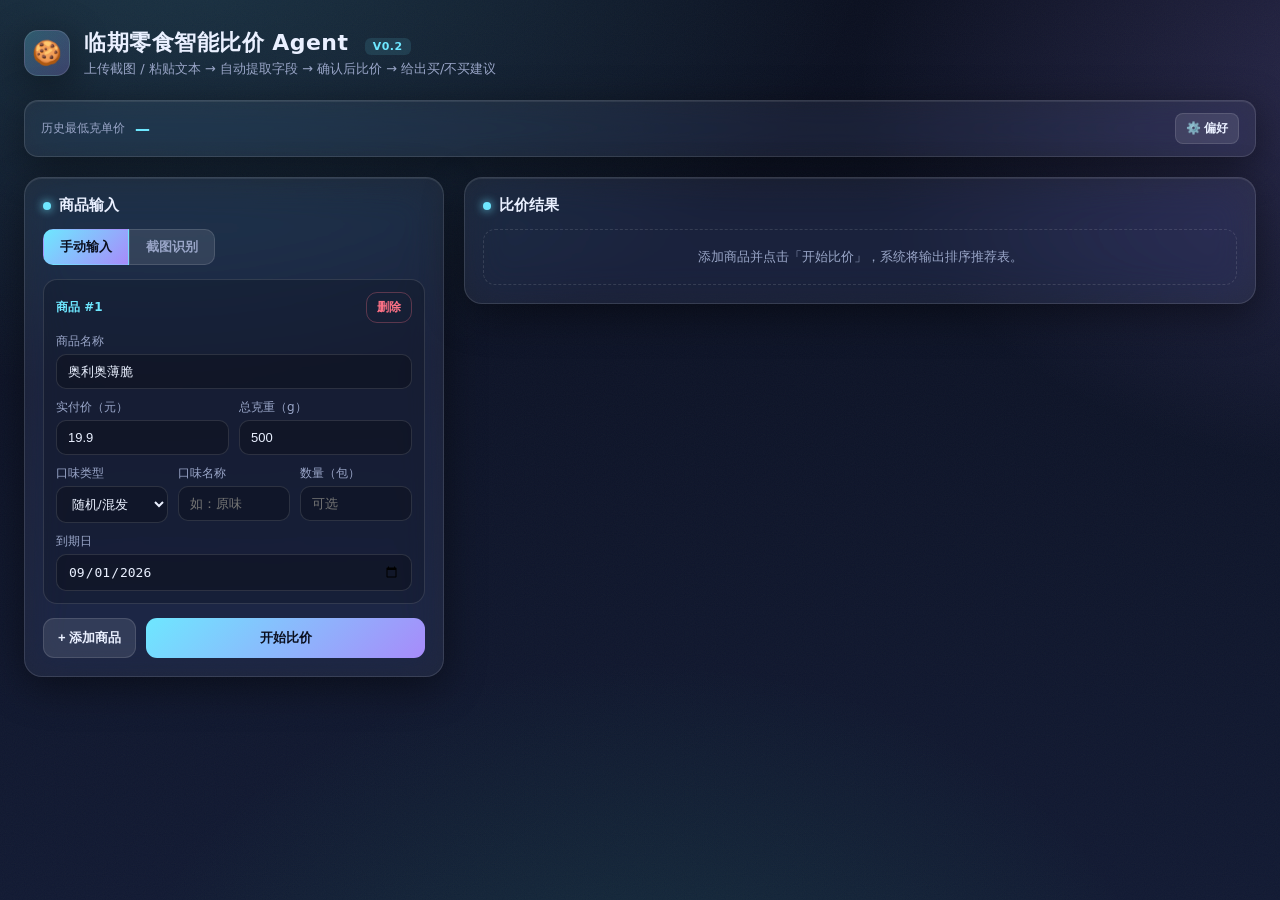
==== frontend/index.html @ cbb9a07b "feat: SnackValue Agent V0.2 - 临期零食智能比价 + 截图OCR字段提取" ====
<!DOCTYPE html>
<html lang="zh-CN">
<head>
<meta charset="UTF-8" />
<meta name="viewport" content="width=device-width, initial-scale=1.0" />
<title>临期零食智能比价 Agent</title>
<style>
  :root{
    --bg-0:#0b1020;--bg-1:#121a33;
    --glass:rgba(255,255,255,.06);--glass-strong:rgba(255,255,255,.10);
    --border:rgba(255,255,255,.12);
    --text:#eaf0ff;--text-dim:#9aa6c8;
    --accent:#6ee7ff;--accent-2:#a78bfa;
    --good:#34d399;--warn:#fbbf24;--bad:#fb7185;
    --shadow:0 10px 40px rgba(0,0,0,.45);
  }
  *{box-sizing:border-box}
  html,body{margin:0;padding:0;height:100%}
  body{
    font-family:"PingFang SC","Microsoft YaHei",system-ui,-apple-system,Segoe UI,Roboto,sans-serif;
    color:var(--text);
    background:
      radial-gradient(1200px 800px at 12% -10%,rgba(110,231,255,.18),transparent 60%),
      radial-gradient(1000px 700px at 110% 10%,rgba(167,139,250,.20),transparent 55%),
      radial-gradient(900px 700px at 50% 120%,rgba(52,211,153,.12),transparent 60%),
      linear-gradient(180deg,var(--bg-0),var(--bg-1));
    min-height:100vh;overflow-x:hidden;
  }
  body::before{
    content:"";position:fixed;inset:0;pointer-events:none;z-index:0;opacity:.035;
    background-image:url("data:image/svg+xml;utf8,<svg xmlns='http://www.w3.org/2000/svg' width='160' height='160'><filter id='n'><feTurbulence type='fractalNoise' baseFrequency='0.9' numOctaves='2' stitchTiles='stitch'/></filter><rect width='100%' height='100%' filter='url(%23n)'/></svg>");
  }
  .wrap{position:relative;z-index:1;max-width:1400px;margin:0 auto;padding:28px 24px 60px}

  header{display:flex;align-items:center;gap:14px;margin-bottom:22px}
  .logo{
    width:46px;height:46px;border-radius:14px;display:grid;place-items:center;font-size:24px;
    background:linear-gradient(135deg,rgba(110,231,255,.25),rgba(167,139,250,.25));
    border:1px solid var(--border);box-shadow:var(--shadow);
  }
  h1{font-size:22px;margin:0;font-weight:700;letter-spacing:.5px}
  .sub{color:var(--text-dim);font-size:13px;margin-top:2px}
  .version{font-size:11px;color:var(--accent);background:rgba(110,231,255,.12);padding:2px 8px;border-radius:6px;margin-left:8px}

  .baseline-bar{
    display:flex;align-items:center;gap:10px;flex-wrap:wrap;
    padding:12px 16px;border-radius:14px;margin-bottom:20px;
    background:var(--glass);border:1px solid var(--border);
    backdrop-filter:blur(18px) saturate(140%);-webkit-backdrop-filter:blur(18px) saturate(140%);
    box-shadow:inset 0 1px 0 rgba(255,255,255,.08),var(--shadow);
  }
  .baseline-bar .tag{font-size:12px;color:var(--text-dim)}
  .baseline-bar .val{font-weight:700;color:var(--accent);font-size:15px}
  .baseline-bar .src{color:var(--text-dim);font-size:13px}

  .grid{display:grid;grid-template-columns:420px 1fr;gap:20px;align-items:start}
  @media(max-width:960px){.grid{grid-template-columns:1fr}}

  .card{
    background:var(--glass);border:1px solid var(--border);border-radius:18px;padding:18px;
    backdrop-filter:blur(20px) saturate(150%);-webkit-backdrop-filter:blur(20px) saturate(150%);
    box-shadow:inset 0 1px 0 rgba(255,255,255,.08),var(--shadow);
  }
  .card h2{font-size:15px;margin:0 0 14px;display:flex;align-items:center;gap:8px}
  .card h2 .dot{width:8px;height:8px;border-radius:50%;background:var(--accent);box-shadow:0 0 10px var(--accent)}

  label{display:block;font-size:12px;color:var(--text-dim);margin:10px 0 4px}
  input,select,textarea{
    width:100%;padding:9px 11px;border-radius:10px;border:1px solid var(--border);
    background:rgba(0,0,0,.25);color:var(--text);font-size:13px;outline:none;transition:.15s;
  }
  input:focus,select:focus,textarea:focus{border-color:var(--accent);box-shadow:0 0 0 3px rgba(110,231,255,.15)}
  .row{display:grid;grid-template-columns:1fr 1fr;gap:10px}
  .row-3{display:grid;grid-template-columns:1fr 1fr 1fr;gap:10px}

  .btn{
    cursor:pointer;border:none;border-radius:11px;padding:10px 14px;font-size:13px;font-weight:600;
    transition:.15s;display:inline-flex;align-items:center;justify-content:center;gap:6px;
  }
  .btn-primary{background:linear-gradient(135deg,var(--accent),var(--accent-2));color:#0b1020}
  .btn-primary:hover{filter:brightness(1.08);transform:translateY(-1px)}
  .btn-ghost{background:var(--glass-strong);color:var(--text);border:1px solid var(--border)}
  .btn-ghost:hover{background:rgba(255,255,255,.14)}
  .btn-del{background:transparent;color:var(--bad);border:1px solid rgba(251,113,133,.3);padding:6px 10px;font-size:12px}
  .btn-del:hover{background:rgba(251,113,133,.12)}
  .btn-row{display:flex;gap:10px;margin-top:14px}
  .btn-sm{padding:6px 10px;font-size:12px;border-radius:8px}

  .item-list{display:flex;flex-direction:column;gap:10px;margin-top:6px;max-height:none}
  .item-box{
    border:1px solid var(--border);border-radius:14px;padding:12px;
    background:rgba(0,0,0,.18);position:relative;
  }
  .item-box .head{display:flex;align-items:center;justify-content:space-between;margin-bottom:6px}
  .item-box .head .idx{font-size:12px;color:var(--accent);font-weight:700}
  .empty-hint{color:var(--text-dim);font-size:13px;padding:18px;text-align:center;border:1px dashed var(--border);border-radius:12px}

  /* 截图上传区 */
  .upload-zone{
    border:2px dashed var(--border);border-radius:14px;padding:28px 16px;text-align:center;
    cursor:pointer;transition:.2s;position:relative;overflow:hidden;
    background:rgba(0,0,0,.12);
  }
  .upload-zone:hover,.upload-zone.dragover{border-color:var(--accent);background:rgba(110,231,255,.06)}
  .upload-zone .icon{font-size:32px;margin-bottom:8px}
  .upload-zone .hint{color:var(--text-dim);font-size:13px}
  .upload-zone .hint b{color:var(--accent)}
  .upload-zone input[type=file]{display:none}
  .upload-zone .preview{
    max-width:100%;max-height:180px;border-radius:10px;margin-top:10px;
    border:1px solid var(--border);object-fit:contain;
  }

  /* OCR 文本输入 */
  .ocr-text-toggle{font-size:12px;color:var(--accent);cursor:pointer;margin-top:10px;display:inline-block}
  .ocr-text-toggle:hover{text-decoration:underline}
  .ocr-text-area{margin-top:8px;display:none}
  .ocr-text-area.show{display:block}

  /* 字段确认卡片 */
  .confirm-card{
    border:1px solid var(--border);border-radius:14px;padding:14px;
    background:rgba(110,231,255,.06);margin-top:12px;
  }
  .confirm-card .title{font-size:13px;font-weight:700;margin-bottom:10px;color:var(--accent)}
  .field-row{
    display:grid;grid-template-columns:90px 1fr 80px;gap:8px;align-items:center;
    padding:6px 0;border-bottom:1px solid rgba(255,255,255,.05);
  }
  .field-row:last-child{border-bottom:none}
  .field-row .flabel{font-size:12px;color:var(--text-dim)}
  .field-row input,.field-row select{
    padding:7px 9px;font-size:13px;
  }
  .conf-badge{
    display:inline-block;padding:2px 8px;border-radius:999px;font-size:10px;font-weight:700;text-align:center;
  }
  .conf-badge.high{background:rgba(52,211,153,.18);color:var(--good)}
  .conf-badge.medium{background:rgba(251,191,36,.18);color:var(--warn)}
  .conf-badge.low{background:rgba(251,113,133,.18);color:var(--bad)}
  .confirm-actions{display:flex;gap:10px;margin-top:12px}

  /* 结果区 */
  .result-head{display:flex;align-items:center;justify-content:space-between;margin-bottom:14px}
  table{width:100%;border-collapse:collapse;font-size:13px}
  th,td{padding:10px 8px;text-align:right;white-space:nowrap}
  th:first-child,td:first-child{text-align:center}
  th{text-align:right;color:var(--text-dim);font-weight:600;border-bottom:1px solid var(--border)}
  th.name,td.name{text-align:left;white-space:normal}
  tbody tr{border-bottom:1px solid rgba(255,255,255,.05);transition:.15s}
  tbody tr:hover{background:rgba(255,255,255,.04)}
  .rank{display:inline-grid;place-items:center;width:22px;height:22px;border-radius:7px;font-size:12px;font-weight:700;background:var(--glass-strong)}
  .rank.r1{background:linear-gradient(135deg,#fde68a,#f59e0b);color:#3b2a00}
  .rank.r2{background:linear-gradient(135deg,#e5e7eb,#9ca3af);color:#1f2937}
  .rank.r3{background:linear-gradient(135deg,#fbcfe8,#f472b6);color:#3b0a2a}

  .pill{display:inline-block;padding:2px 8px;border-radius:999px;font-size:11px;font-weight:600}
  .pill.good{background:rgba(52,211,153,.15);color:var(--good)}
  .pill.warn{background:rgba(251,191,36,.15);color:var(--warn)}
  .pill.bad{background:rgba(251,113,133,.15);color:var(--bad)}
  .pill.info{background:rgba(110,231,255,.15);color:var(--accent)}

  .rec-card{
    margin-top:16px;border-radius:16px;padding:16px 18px;border:1px solid var(--border);
    background:linear-gradient(135deg,rgba(110,231,255,.10),rgba(167,139,250,.10));
    box-shadow:inset 0 1px 0 rgba(255,255,255,.08),var(--shadow);
  }
  .rec-card .title{font-size:15px;font-weight:700;margin-bottom:8px}
  .rec-card .reason{color:var(--text-dim);font-size:13px;line-height:1.7}
  .rec-card ul{margin:8px 0 0;padding-left:18px;color:var(--text);font-size:13px;line-height:1.8}

  .toast{
    position:fixed;bottom:24px;left:50%;transform:translateX(-50%) translateY(20px);
    background:rgba(20,26,48,.92);border:1px solid var(--border);color:var(--text);
    padding:10px 18px;border-radius:12px;font-size:13px;opacity:0;transition:.25s;pointer-events:none;z-index:50;
    backdrop-filter:blur(12px);
  }
  .toast.show{opacity:1;transform:translateX(-50%) translateY(0)}
  .loading{opacity:.6;pointer-events:none}
  .skeleton{color:var(--text-dim);font-size:13px;padding:30px;text-align:center}

  /* Tab 切换 */
  .tabs{display:flex;gap:0;margin-bottom:14px}
  .tab-btn{
    padding:8px 16px;font-size:13px;font-weight:600;cursor:pointer;
    background:var(--glass-strong);color:var(--text-dim);border:1px solid var(--border);
    transition:.15s;
  }
  .tab-btn:first-child{border-radius:10px 0 0 10px}
  .tab-btn:last-child{border-radius:0 10px 10px 0}
  .tab-btn.active{background:linear-gradient(135deg,var(--accent),var(--accent-2));color:#0b1020;border-color:transparent}
  .tab-panel{display:none}
  .tab-panel.active{display:block}
</style>
</head>
<body>
<div class="wrap">
  <header>
    <div class="logo">🍪</div>
    <div>
      <h1>临期零食智能比价 Agent <span class="version">V0.2</span></h1>
      <div class="sub">上传截图 / 粘贴文本 → 自动提取字段 → 确认后比价 → 给出买/不买建议</div>
    </div>
  </header>

  <div class="baseline-bar">
    <span class="tag">历史最低克单价</span>
    <span class="val" id="baselineVal">—</span>
    <span class="src" id="baselineSrc"></span>
    <span style="flex:1"></span>
    <button class="btn btn-ghost btn-sm" onclick="openPref()">⚙️ 偏好</button>
  </div>

  <div class="grid">
    <!-- 左侧输入 -->
    <div class="card">
      <h2><span class="dot"></span>商品输入</h2>

      <!-- Tab 切换 -->
      <div class="tabs">
        <div class="tab-btn active" onclick="switchTab('manual')">手动输入</div>
        <div class="tab-btn" onclick="switchTab('ocr')">截图识别</div>
      </div>

      <!-- 手动输入面板 -->
      <div id="tabManual" class="tab-panel active">
        <div id="itemList" class="item-list"></div>
        <div class="btn-row">
          <button class="btn btn-ghost" onclick="addItem()">+ 添加商品</button>
          <button class="btn btn-primary" onclick="compare()" style="flex:1">开始比价</button>
        </div>
      </div>

      <!-- 截图识别面板 -->
      <div id="tabOcr" class="tab-panel">
        <div class="upload-zone" id="uploadZone" onclick="document.getElementById('fileInput').click()">
          <div class="icon">📸</div>
          <div class="hint">点击或拖拽上传<b>商品截图</b></div>
          <div class="hint" style="font-size:11px;margin-top:4px">支持 JPG / PNG / WebP</div>
          <input type="file" id="fileInput" accept="image/*" onchange="handleFile(this.files[0])" />
          <img id="previewImg" class="preview" style="display:none" />
        </div>

        <span class="ocr-text-toggle" onclick="toggleOcrText()">或者直接粘贴 OCR 文本</span>
        <div class="ocr-text-area" id="ocrTextArea">
          <textarea id="ocrInput" rows="4" placeholder="粘贴商品页面的文字内容，如：到手价19.9元 净含量500g 随机口味 保质期至2026-09-01"></textarea>
          <button class="btn btn-ghost btn-sm" style="margin-top:6px" onclick="extractFromText()">提取字段</button>
        </div>

        <!-- 字段确认区 -->
        <div id="confirmArea" style="display:none"></div>
      </div>
    </div>

    <!-- 右侧结果 -->
    <div class="card">
      <div class="result-head">
        <h2 style="margin:0"><span class="dot"></span>比价结果</h2>
        <span class="sub" id="resultCount"></span>
      </div>
      <div id="resultArea">
        <div class="empty-hint">添加商品并点击「开始比价」，系统将输出排序推荐表。</div>
      </div>
    </div>
  </div>
</div>

<!-- 偏好设置弹窗 -->
<div class="card" id="prefModal" style="display:none;position:fixed;top:50%;left:50%;transform:translate(-50%,-50%);z-index:60;width:420px;max-width:92vw">
  <h2><span class="dot"></span>用户偏好</h2>
  <label>喜欢的口味（逗号分隔）</label>
  <input id="prefLiked" placeholder="如：原味,黑巧,抹茶" />
  <label>不喜欢的口味（逗号分隔）</label>
  <input id="prefDisliked" placeholder="如：辣味,芥末" />
  <label>日均消耗量（克/天）</label>
  <input id="prefIntake" type="number" step="1" value="20" />
  <div class="btn-row">
    <button class="btn btn-ghost" onclick="closePref()">取消</button>
    <button class="btn btn-primary" style="flex:1" onclick="savePref()">保存</button>
  </div>
</div>

<div class="toast" id="toast"></div>

<script>
let counter = 0;
let extractedData = null; // 当前提取结果

// ============================================================ //
// Tab 切换
// ============================================================ //
function switchTab(tab){
  document.querySelectorAll('.tab-btn').forEach((b,i)=>{
    b.classList.toggle('active', (tab==='manual'&&i===0)||(tab==='ocr'&&i===1));
  });
  document.getElementById('tabManual').classList.toggle('active', tab==='manual');
  document.getElementById('tabOcr').classList.toggle('active', tab==='ocr');
}

// ============================================================ //
// 手动输入
// ============================================================ //
function addItem(data){
  counter++;
  const id = counter;
  data = data || {};
  const box = document.createElement('div');
  box.className = 'item-box';
  box.dataset.id = id;
  box.innerHTML = `
    <div class="head">
      <span class="idx">商品 #${id}</span>
      <button class="btn btn-del" onclick="removeItem(${id})">删除</button>
    </div>
    <label>商品名称</label>
    <input class="f-name" value="${data.name||''}" placeholder="如：奥利奥薄脆" />
    <div class="row">
      <div><label>实付价（元）</label><input class="f-price" type="number" step="0.01" value="${data.total_price??''}" placeholder="19.9" /></div>
      <div><label>总克重（g）</label><input class="f-weight" type="number" step="1" value="${data.total_weight_g??''}" placeholder="500" /></div>
    </div>
    <div class="row-3">
      <div><label>口味类型</label>
        <select class="f-flavorType">
          <option value="fixed">固定口味</option>
          <option value="random">随机/混发</option>
          <option value="unknown">未知</option>
        </select>
      </div>
      <div><label>口味名称</label><input class="f-flavorName" value="${data.flavor_name||''}" placeholder="如：原味" /></div>
      <div><label>数量（包）</label><input class="f-qty" type="number" value="${data.quantity??''}" placeholder="可选" /></div>
    </div>
    <label>到期日</label>
    <input class="f-expiry" type="date" value="${data.expiry_date||''}" />
  `;
  document.getElementById('itemList').appendChild(box);
  if(data.flavor_type) box.querySelector('.f-flavorType').value = data.flavor_type;
}

function removeItem(id){
  const box = document.querySelector(`.item-box[data-id="${id}"]`);
  if(box) box.remove();
}

function collectItems(){
  const boxes = document.querySelectorAll('#tabManual .item-box');
  const out = [];
  boxes.forEach(b=>{
    const name = b.querySelector('.f-name').value.trim();
    const price = parseFloat(b.querySelector('.f-price').value);
    const weight = parseFloat(b.querySelector('.f-weight').value);
    if(!name || !price || !weight) return;
    out.push({
      name, total_price: price, total_weight_g: weight,
      flavor_type: b.querySelector('.f-flavorType').value,
      flavor_name: b.querySelector('.f-flavorName').value.trim() || null,
      quantity: parseInt(b.querySelector('.f-qty').value) || null,
      expiry_date: b.querySelector('.f-expiry').value || null,
    });
  });
  return out;
}

// ============================================================ //
// 截图上传 & OCR
// ============================================================ //
const uploadZone = document.getElementById('uploadZone');
uploadZone.addEventListener('dragover', e=>{e.preventDefault();uploadZone.classList.add('dragover')});
uploadZone.addEventListener('dragleave', ()=>uploadZone.classList.remove('dragover'));
uploadZone.addEventListener('drop', e=>{
  e.preventDefault(); uploadZone.classList.remove('dragover');
  if(e.dataTransfer.files.length) handleFile(e.dataTransfer.files[0]);
});

function handleFile(file){
  if(!file) return;
  if(!file.type.startsWith('image/')){toast('请上传图片文件');return}
  // 预览
  const reader = new FileReader();
  reader.onload = e=>{
    const img = document.getElementById('previewImg');
    img.src = e.target.result; img.style.display = 'block';
  };
  reader.readAsDataURL(file);
  // 上传提取
  extractFromImage(file);
}

async function extractFromImage(file){
  const area = document.getElementById('confirmArea');
  area.style.display = 'block';
  area.innerHTML = '<div class="skeleton">正在识别截图中的商品信息…</div>';
  const fd = new FormData();
  fd.append('file', file);
  try{
    const res = await fetch('/api/extract',{method:'POST',body:fd});
    if(!res.ok){const e=await res.json().catch(()=>({}));throw new Error(e.detail||'识别失败')}
    const data = await res.json();
    extractedData = data;
    renderConfirmCard(data);
  }catch(err){
    area.innerHTML = `<div class="empty-hint" style="color:var(--bad)">识别失败：${err.message}<br><span style="font-size:12px">可尝试粘贴 OCR 文本手动提取</span></div>`;
  }
}

function toggleOcrText(){
  const el = document.getElementById('ocrTextArea');
  el.classList.toggle('show');
}

async function extractFromText(){
  const text = document.getElementById('ocrInput').value.trim();
  if(!text){toast('请先粘贴文本');return}
  const area = document.getElementById('confirmArea');
  area.style.display = 'block';
  area.innerHTML = '<div class="skeleton">正在从文本中提取字段…</div>';
  try{
    const res = await fetch('/api/extract_text',{
      method:'POST',headers:{'Content-Type':'application/json'},
      body:JSON.stringify({text})
    });
    if(!res.ok){const e=await res.json().catch(()=>({}));throw new Error(e.detail||'提取失败')}
    const data = await res.json();
    extractedData = data;
    renderConfirmCard(data);
  }catch(err){
    area.innerHTML = `<div class="empty-hint" style="color:var(--bad)">提取失败：${err.message}</div>`;
  }
}

// ============================================================ //
// 字段确认卡片
// ============================================================ //
const FIELD_LABELS = {
  total_price:'到手价', total_weight_g:'总克重', flavor_type:'口味类型',
  flavor_name:'口味名称', expiry_date:'到期日', quantity:'数量', package_type:'包装类型'
};
const FLAVOR_OPTIONS = [{v:'fixed',l:'固定口味'},{v:'random',l:'随机/混发'},{v:'unknown',l:'未知'}];
const PKG_OPTIONS = [{v:'unknown',l:'未知'},{v:'bag',l:'袋装'},{v:'box',l:'盒装'},{v:'bowl',l:'碗装'}];

function confBadge(c){
  const m={high:'high',medium:'medium',low:'low'};
  const t={high:'✅ 高',medium:'⚠️ 中',low:'❓ 需确认'};
  return `<span class="conf-badge ${m[c]||'low'}">${t[c]||'❓ 需确认'}</span>`;
}

function renderConfirmCard(data){
  const area = document.getElementById('confirmArea');
  area.style.display = 'block';
  let html = '<div class="confirm-card"><div class="title">📋 识别结果 — 请确认后加入比价</div>';

  // 商品名称（手动填）
  html += `<div class="field-row"><span class="flabel">商品名称</span><input id="cf-name" placeholder="如：奥利奥薄脆" /><span class="conf-badge low">手动</span></div>`;

  // 各字段
  for(const [key,label] of Object.entries(FIELD_LABELS)){
    const f = data[key] || {};
    const val = f.value || '';
    const conf = f.confidence || 'low';
    if(key==='flavor_type'){
      let opts = FLAVOR_OPTIONS.map(o=>`<option value="${o.v}" ${o.v===val?'selected':''}>${o.l}</option>`).join('');
      html += `<div class="field-row"><span class="flabel">${label}</span><select id="cf-${key}">${opts}</select>${confBadge(conf)}</div>`;
    } else if(key==='package_type'){
      let opts = PKG_OPTIONS.map(o=>`<option value="${o.v}" ${o.v===val?'selected':''}>${o.l}</option>`).join('');
      html += `<div class="field-row"><span class="flabel">${label}</span><select id="cf-${key}">${opts}</select>${confBadge(conf)}</div>`;
    } else {
      html += `<div class="field-row"><span class="flabel">${label}</span><input id="cf-${key}" value="${val}" placeholder="—" />${confBadge(conf)}</div>`;
    }
  }

  // 原始文本折叠
  if(data.raw_text){
    html += `<details style="margin-top:10px"><summary style="font-size:12px;color:var(--text-dim);cursor:pointer">查看 OCR 原始文本</summary><pre style="font-size:11px;color:var(--text-dim);white-space:pre-wrap;margin:6px 0 0;padding:8px;background:rgba(0,0,0,.2);border-radius:8px;max-height:120px;overflow:auto">${escHtml(data.raw_text)}</pre></details>`;
  }

  html += `<div class="confirm-actions">
    <button class="btn btn-ghost btn-sm" onclick="cancelConfirm()">取消</button>
    <button class="btn btn-primary" style="flex:1" onclick="confirmAndAdd()">✓ 确认并加入比价</button>
  </div>`;
  html += '</div>';
  area.innerHTML = html;
}

function cancelConfirm(){
  document.getElementById('confirmArea').style.display = 'none';
  extractedData = null;
}

function confirmAndAdd(){
  const name = document.getElementById('cf-name').value.trim() || '未命名商品';
  const price = parseFloat(document.getElementById('cf-total_price').value);
  const weight = parseFloat(document.getElementById('cf-total_weight_g').value);
  if(!price || !weight){toast('请至少填写价格和克重');return}

  // 切换到手动输入 tab 并添加商品
  switchTab('manual');
  addItem({
    name,
    total_price: price,
    total_weight_g: weight,
    flavor_type: document.getElementById('cf-flavor_type').value,
    flavor_name: document.getElementById('cf-flavor_name').value.trim() || null,
    expiry_date: document.getElementById('cf-expiry_date').value || null,
    quantity: parseInt(document.getElementById('cf-quantity').value) || null,
  });

  // 清理确认区
  document.getElementById('confirmArea').style.display = 'none';
  extractedData = null;
  document.getElementById('previewImg').style.display = 'none';
  document.getElementById('fileInput').value = '';
  toast('已加入比价列表');
}

function escHtml(s){return s.replace(/&/g,'&amp;').replace(/</g,'&lt;').replace(/>/g,'&gt;')}

// ============================================================ //
// 比价
// ============================================================ //
async function compare(){
  const items = collectItems();
  if(items.length===0){toast('请至少填写一个完整商品（名称、价格、克重）');return}
  const area = document.getElementById('resultArea');
  area.classList.add('loading');
  area.innerHTML = '<div class="skeleton">正在计算克单价、口味系数与临期风险…</div>';
  try{
    const res = await fetch('/api/compare',{
      method:'POST',headers:{'Content-Type':'application/json'},
      body:JSON.stringify({items,save:true})
    });
    if(!res.ok){const e=await res.json().catch(()=>({}));throw new Error(e.detail||'请求失败')}
    const data = await res.json();
    renderResults(data);
    loadBaseline();
  }catch(err){
    area.classList.remove('loading');
    area.innerHTML = `<div class="empty-hint" style="color:var(--bad)">出错：${err.message}</div>`;
  }
}

function fmt(n,d=4){return n==null?'—':Number(n).toFixed(d)}
function riskPill(risk){
  const m={'低风险':'good','中风险':'warn','高风险':'bad','未知风险':'info','已过期':'bad'};
  return `<span class="pill ${m[risk]||'info'}">${risk}</span>`;
}

function renderResults(data){
  const area = document.getElementById('resultArea');
  area.classList.remove('loading');
  const rs = data.results;
  if(!rs.length){area.innerHTML='<div class="empty-hint">无有效结果</div>';return}
  document.getElementById('resultCount').textContent = `共 ${rs.length} 件商品`;

  let html = `<table><thead><tr>
    <th>排名</th><th class="name">商品</th><th>实付</th><th>克重</th>
    <th>克单价</th><th>口味系数</th><th>临期风险</th><th>调整后克单价</th><th>推荐</th>
  </tr></thead><tbody>`;
  rs.forEach((r,i)=>{
    const rc = i===0?'r1':i===1?'r2':i===2?'r3':'';
    html += `<tr>
      <td><span class="rank ${rc}">${i+1}</span></td>
      <td class="name"><b>${r.name}</b>${r.flavor_name?'<br><span style="color:var(--text-dim);font-size:11px">'+r.flavor_name+'</span>':''}</td>
      <td>¥${fmt(r.total_price,2)}</td>
      <td>${fmt(r.total_weight_g,0)}g</td>
      <td>${fmt(r.price_per_g,4)}</td>
      <td>${fmt(r.flavor_factor,2)}</td>
      <td>${riskPill(r.risk_level)}</td>
      <td><b>${fmt(r.adjusted_price_per_g,4)}</b></td>
      <td>${r.recommendation_label}</td>
    </tr>`;
  });
  html += '</tbody></table>';

  const best = rs[0];
  const days = best.estimated_days_to_finish!=null?Math.ceil(best.estimated_days_to_finish):null;
  const left = best.days_until_expiry!=null?best.days_until_expiry:null;
  html += `<div class="rec-card">
    <div class="title">${best.recommendation_label}：${best.name}</div>
    <div class="reason">${best.reason}</div>
    <ul>
      <li>原始克单价 <b>${fmt(best.price_per_g,4)}</b> 元/g，调整后克单价 <b>${fmt(best.adjusted_price_per_g,4)}</b> 元/g</li>
      <li>口味系数 ${fmt(best.flavor_factor,2)}（${best.flavor_type}）｜临期风险系数 ${fmt(best.expiry_factor,2)}</li>
      ${days!=null?`<li>按日均消耗预计 <b>${days} 天</b>吃完${left!=null?`，距到期还有 <b>${left} 天</b>`:''}`:''}
      ${best.baseline_updated?'<li style="color:var(--good)">🔥 已刷新历史最低克单价</li>':''}
    </ul>
  </div>`;
  area.innerHTML = html;
}

// ============================================================ //
// 基线 & 偏好
// ============================================================ //
async function loadBaseline(){
  try{
    const res = await fetch('/api/baseline');
    const d = await res.json();
    document.getElementById('baselineVal').textContent = d.baseline_price_per_g!=null ? fmt(d.baseline_price_per_g,4)+' 元/g' : '— 暂无';
    document.getElementById('baselineSrc').textContent = d.baseline_source ? '（来源：'+d.baseline_source+'）' : '';
  }catch{}
}

function openPref(){
  fetch('/api/preference').then(r=>r.json()).then(p=>{
    document.getElementById('prefLiked').value = (p.preferred_flavors||[]).join(',');
    document.getElementById('prefDisliked').value = (p.disliked_flavors||[]).join(',');
    document.getElementById('prefIntake').value = p.daily_intake_g ?? 20;
    document.getElementById('prefModal').style.display = 'block';
  });
}
function closePref(){document.getElementById('prefModal').style.display='none'}

async function savePref(){
  const liked = document.getElementById('prefLiked').value.split(',').map(s=>s.trim()).filter(Boolean);
  const disliked = document.getElementById('prefDisliked').value.split(',').map(s=>s.trim()).filter(Boolean);
  const intake = parseFloat(document.getElementById('prefIntake').value) || 20;
  await fetch('/api/preference',{method:'PUT',headers:{'Content-Type':'application/json'},body:JSON.stringify({preferred_flavors:liked,disliked_flavors:disliked,daily_intake_g:intake})});
  closePref(); toast('偏好已保存');
}

function toast(msg){
  const t = document.getElementById('toast');
  t.textContent = msg; t.classList.add('show');
  clearTimeout(t._tm); t._tm = setTimeout(()=>t.classList.remove('show'), 2200);
}

// 初始化
addItem({name:'奥利奥薄脆',total_price:19.9,total_weight_g:500,flavor_type:'random',expiry_date:'2026-09-01'});
loadBaseline();
</script>
</body>
</html>
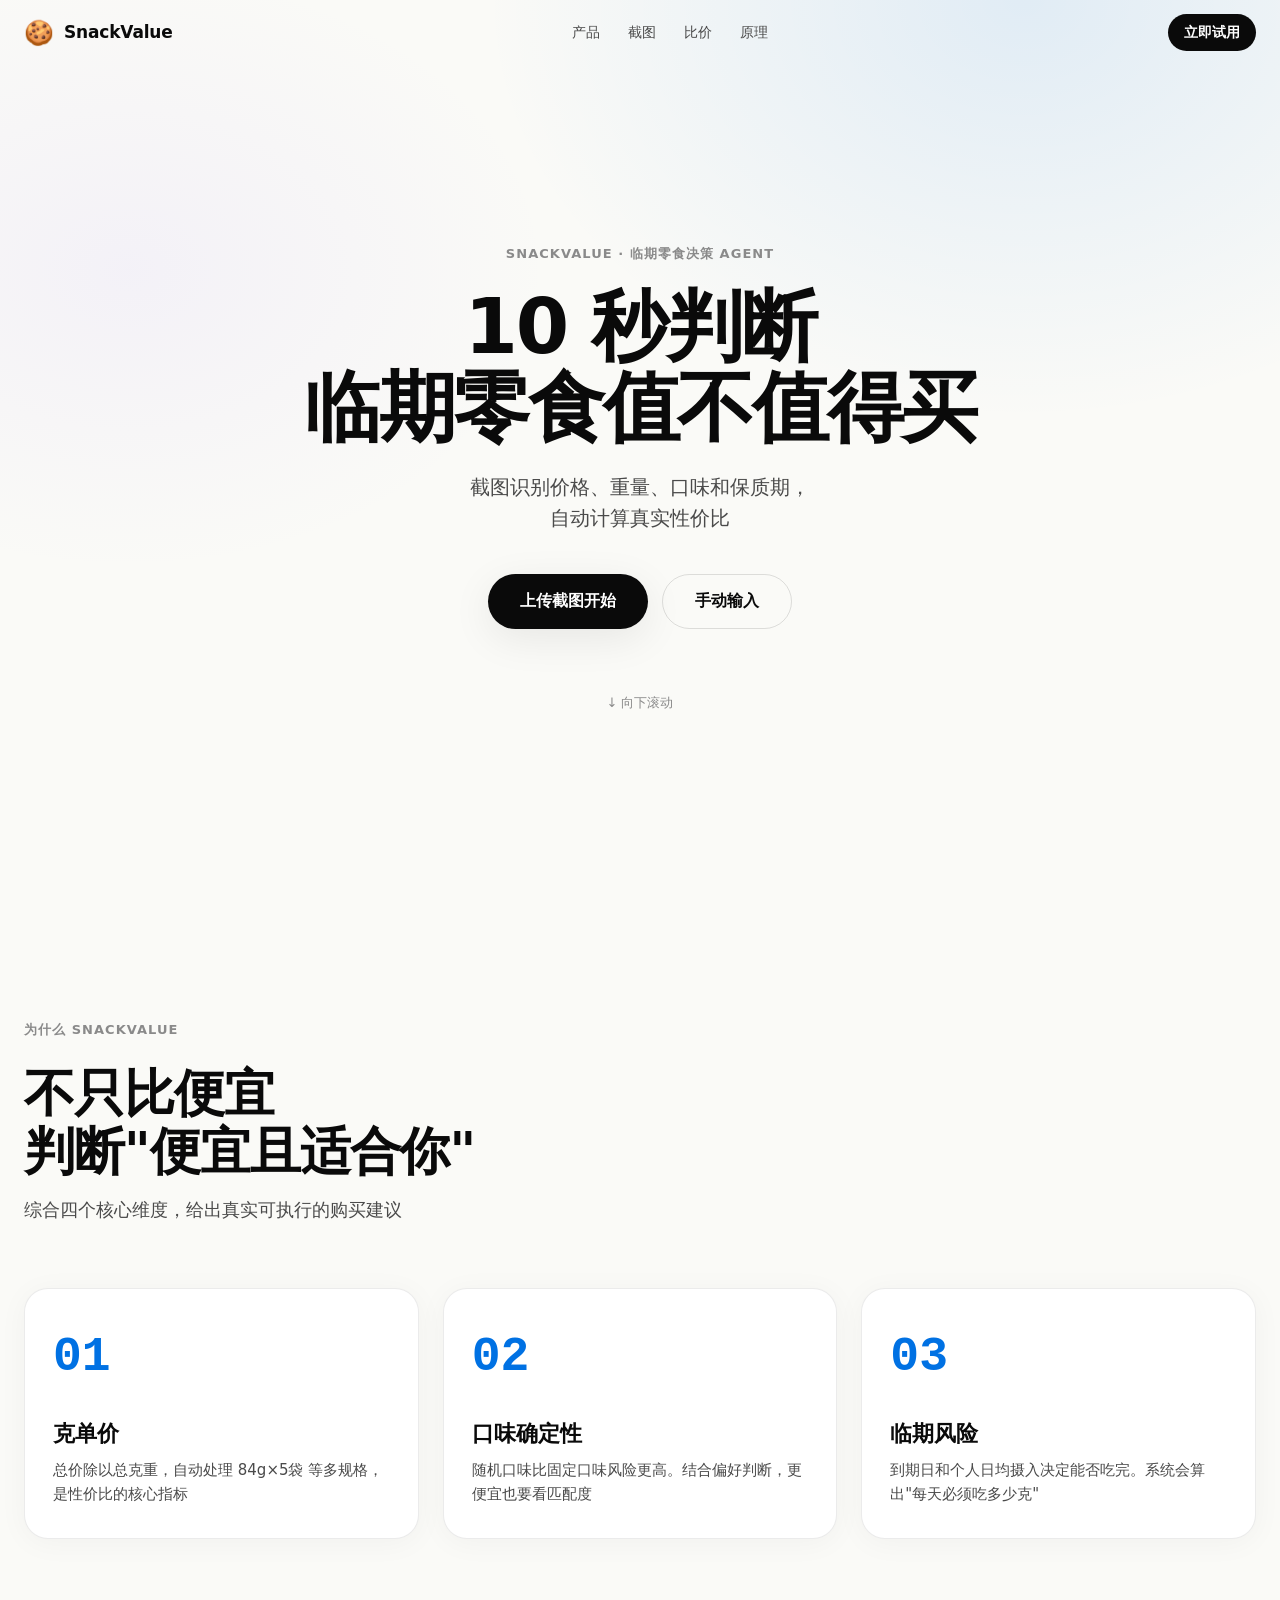
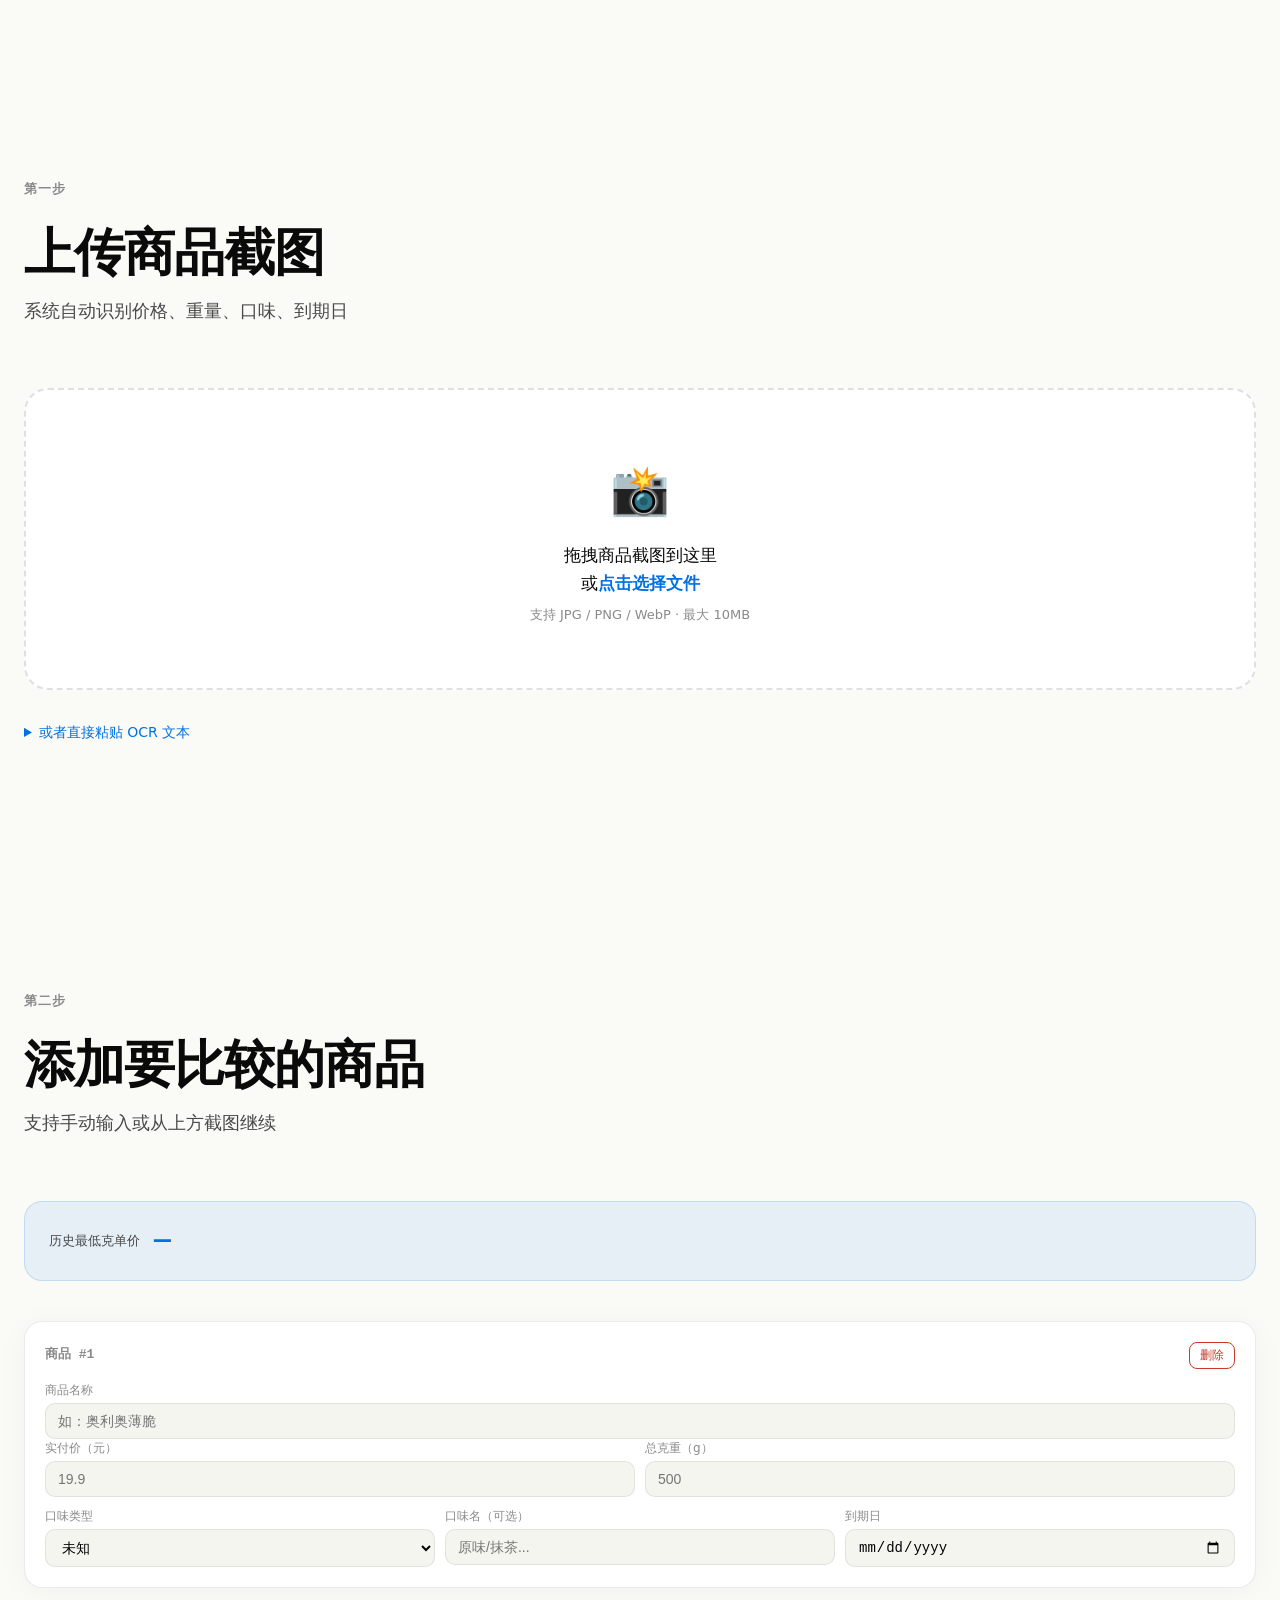
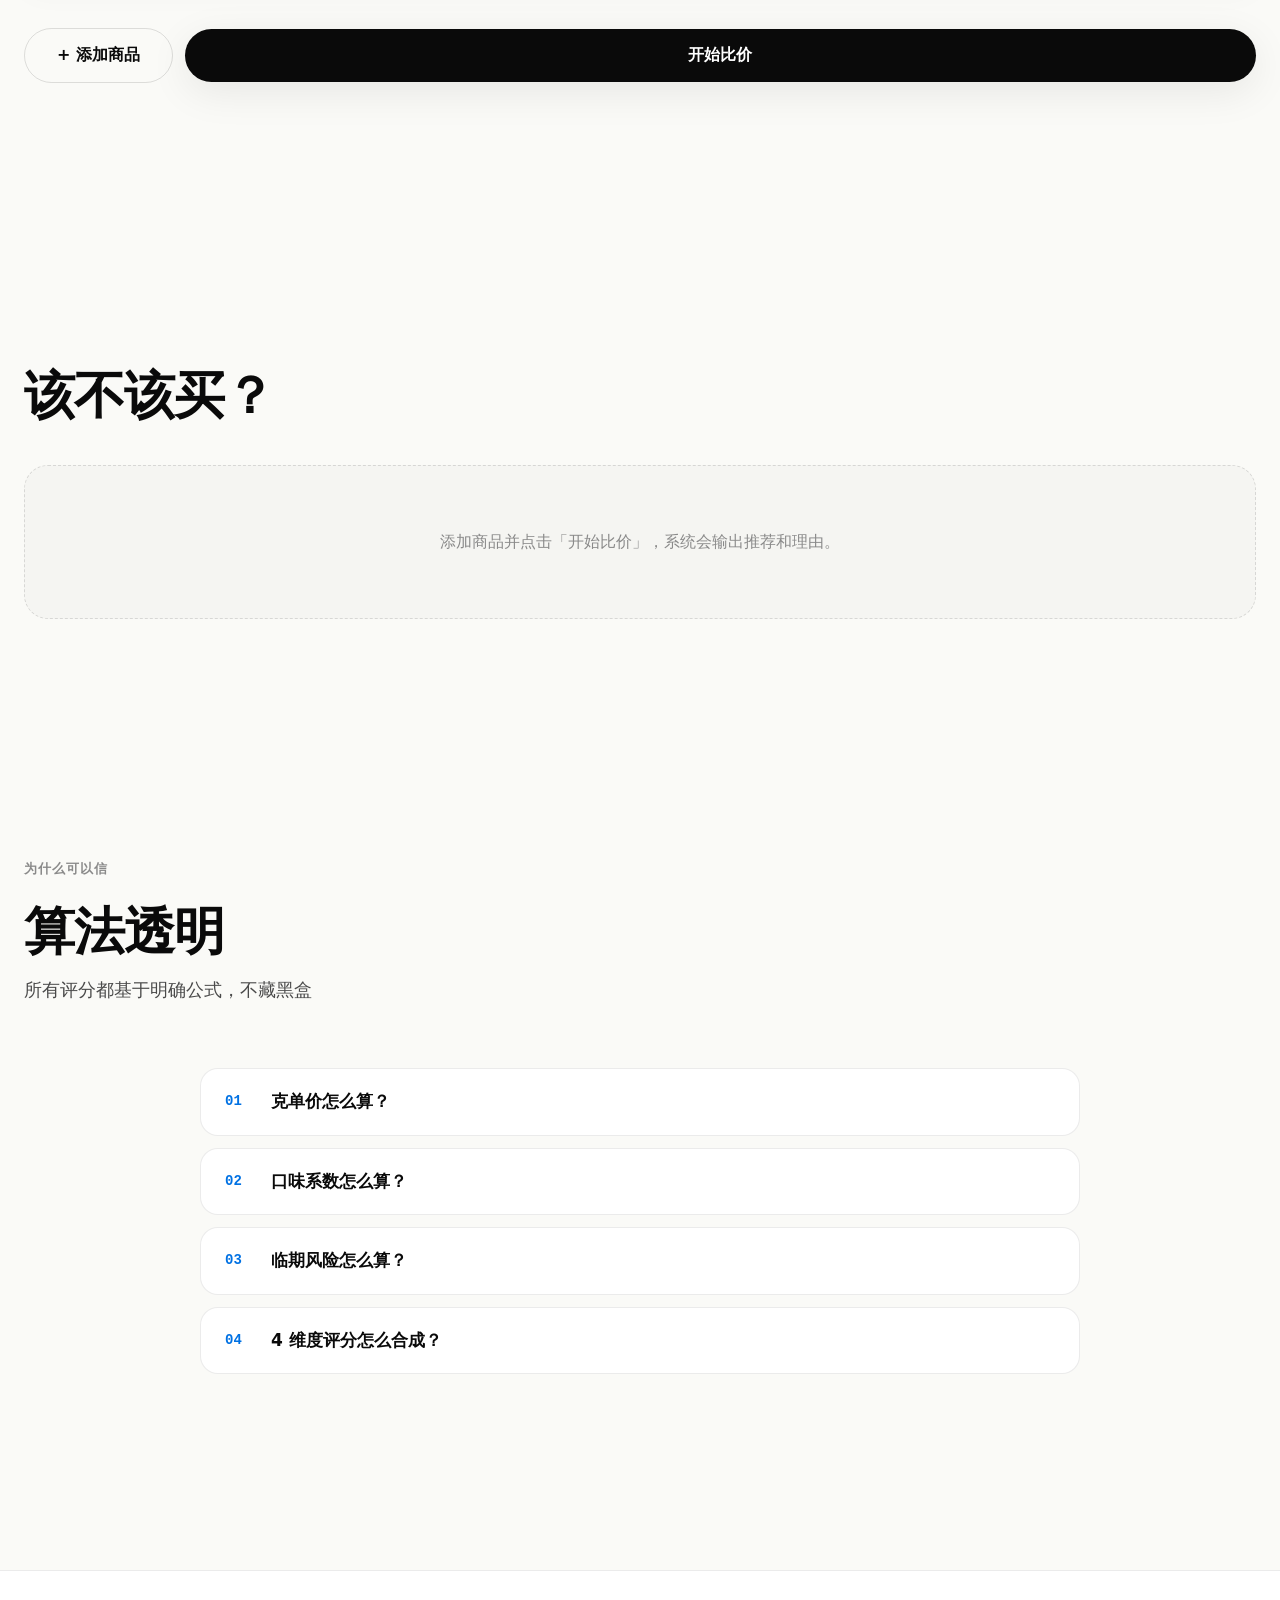
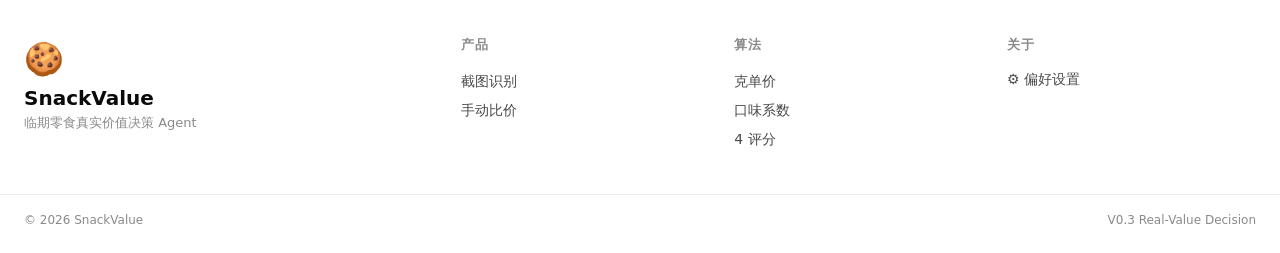
==== commit 513aa167: "feat(ui): rewrite as Apple-style 6-section page with V0.3 multidim cards" ====
--- a/frontend/index.html
+++ b/frontend/index.html
@@ -3,365 +3,700 @@
 <head>
 <meta charset="UTF-8" />
 <meta name="viewport" content="width=device-width, initial-scale=1.0" />
-<title>临期零食智能比价 Agent</title>
+<title>SnackValue · 临期零食真实价值决策 Agent</title>
 <style>
-  :root{
-    --bg-0:#0b1020;--bg-1:#121a33;
-    --glass:rgba(255,255,255,.06);--glass-strong:rgba(255,255,255,.10);
-    --border:rgba(255,255,255,.12);
-    --text:#eaf0ff;--text-dim:#9aa6c8;
-    --accent:#6ee7ff;--accent-2:#a78bfa;
-    --good:#34d399;--warn:#fbbf24;--bad:#fb7185;
-    --shadow:0 10px 40px rgba(0,0,0,.45);
-  }
-  *{box-sizing:border-box}
-  html,body{margin:0;padding:0;height:100%}
-  body{
-    font-family:"PingFang SC","Microsoft YaHei",system-ui,-apple-system,Segoe UI,Roboto,sans-serif;
-    color:var(--text);
+  /* === Design Tokens === */
+  :root {
+    --bg-0: #fafaf7;
+    --bg-1: #f5f5f0;
+    --ink-0: #0a0a0a;
+    --ink-1: #4a4a4a;
+    --ink-2: #8a8a8a;
+    --accent: #0071e3;
+    --accent-soft: rgba(0, 113, 227, 0.08);
+    --good: #1d8c4a;
+    --warn: #c47700;
+    --bad: #c8392a;
+    --border: rgba(0, 0, 0, 0.08);
+    --border-strong: rgba(0, 0, 0, 0.12);
+    --glass: rgba(255, 255, 255, 0.72);
+    --shadow-card: 0 4px 30px rgba(0, 0, 0, 0.04);
+    --shadow-hero: 0 20px 60px rgba(0, 113, 227, 0.12);
+    --shadow-lift: 0 10px 40px rgba(0, 0, 0, 0.08);
+    --font: "SF Pro Display", -apple-system, "PingFang SC", system-ui, sans-serif;
+    --font-mono: ui-monospace, "SF Mono", Menlo, monospace;
+    --space-1: 4px; --space-2: 8px; --space-3: 16px; --space-4: 24px;
+    --space-5: 40px; --space-6: 64px; --space-7: 120px;
+    --radius: 18px; --radius-lg: 24px;
+  }
+  *, *::before, *::after { box-sizing: border-box; }
+  html, body { margin: 0; padding: 0; height: 100%; }
+  html { scroll-behavior: smooth; -webkit-font-smoothing: antialiased; }
+  body {
+    font-family: var(--font);
+    color: var(--ink-0);
+    background: var(--bg-0);
+    line-height: 1.5;
+    overflow-x: hidden;
+  }
+  h1, h2, h3, h4, p { margin: 0; }
+  button { font-family: inherit; cursor: pointer; }
+  a { color: var(--accent); text-decoration: none; }
+  a:hover { text-decoration: underline; }
+
+  .container { max-width: 1280px; margin: 0 auto; padding: 0 24px; }
+  .section { padding: var(--space-7) 0; }
+  @media(max-width: 1024px) { .section { padding: var(--space-6) 0; } }
+  @media(max-width: 640px) { .section { padding: var(--space-5) 0; } }
+
+  /* === Nav === */
+  .nav-sticky {
+    position: fixed; top: 0; left: 0; right: 0; z-index: 100;
+    padding: 14px 0; transition: background .2s, backdrop-filter .2s;
+    border-bottom: 1px solid transparent;
+  }
+  .nav-sticky.scrolled {
+    background: var(--glass);
+    -webkit-backdrop-filter: blur(20px) saturate(180%);
+    backdrop-filter: blur(20px) saturate(180%);
+    border-bottom-color: var(--border);
+  }
+  .nav-inner { display: flex; align-items: center; justify-content: space-between; gap: 24px; }
+  .nav-brand { display: flex; align-items: center; gap: 10px; font-weight: 700; color: var(--ink-0); }
+  .nav-logo { font-size: 24px; }
+  .nav-title { font-size: 17px; letter-spacing: -.01em; }
+  .nav-links { display: flex; gap: 28px; font-size: 14px; }
+  .nav-links a { color: var(--ink-1); }
+  .nav-cta { font-size: 14px; font-weight: 600; padding: 8px 16px; border-radius: 999px; background: var(--ink-0); color: #fff; }
+  @media(max-width: 640px) { .nav-links { display: none; } }
+
+  /* === Hero === */
+  .hero {
+    position: relative; min-height: 100vh; display: flex; align-items: center; justify-content: center;
+    padding: var(--space-7) 0 var(--space-6); overflow: hidden;
+  }
+  .hero-bg {
+    position: absolute; inset: 0; z-index: 0; pointer-events: none;
     background:
-      radial-gradient(1200px 800px at 12% -10%,rgba(110,231,255,.18),transparent 60%),
-      radial-gradient(1000px 700px at 110% 10%,rgba(167,139,250,.20),transparent 55%),
-      radial-gradient(900px 700px at 50% 120%,rgba(52,211,153,.12),transparent 60%),
-      linear-gradient(180deg,var(--bg-0),var(--bg-1));
-    min-height:100vh;overflow-x:hidden;
-  }
-  body::before{
-    content:"";position:fixed;inset:0;pointer-events:none;z-index:0;opacity:.035;
-    background-image:url("data:image/svg+xml;utf8,<svg xmlns='http://www.w3.org/2000/svg' width='160' height='160'><filter id='n'><feTurbulence type='fractalNoise' baseFrequency='0.9' numOctaves='2' stitchTiles='stitch'/></filter><rect width='100%' height='100%' filter='url(%23n)'/></svg>");
-  }
-  .wrap{position:relative;z-index:1;max-width:1400px;margin:0 auto;padding:28px 24px 60px}
-
-  header{display:flex;align-items:center;gap:14px;margin-bottom:22px}
-  .logo{
-    width:46px;height:46px;border-radius:14px;display:grid;place-items:center;font-size:24px;
-    background:linear-gradient(135deg,rgba(110,231,255,.25),rgba(167,139,250,.25));
-    border:1px solid var(--border);box-shadow:var(--shadow);
-  }
-  h1{font-size:22px;margin:0;font-weight:700;letter-spacing:.5px}
-  .sub{color:var(--text-dim);font-size:13px;margin-top:2px}
-  .version{font-size:11px;color:var(--accent);background:rgba(110,231,255,.12);padding:2px 8px;border-radius:6px;margin-left:8px}
-
-  .baseline-bar{
-    display:flex;align-items:center;gap:10px;flex-wrap:wrap;
-    padding:12px 16px;border-radius:14px;margin-bottom:20px;
-    background:var(--glass);border:1px solid var(--border);
-    backdrop-filter:blur(18px) saturate(140%);-webkit-backdrop-filter:blur(18px) saturate(140%);
-    box-shadow:inset 0 1px 0 rgba(255,255,255,.08),var(--shadow);
-  }
-  .baseline-bar .tag{font-size:12px;color:var(--text-dim)}
-  .baseline-bar .val{font-weight:700;color:var(--accent);font-size:15px}
-  .baseline-bar .src{color:var(--text-dim);font-size:13px}
-
-  .grid{display:grid;grid-template-columns:420px 1fr;gap:20px;align-items:start}
-  @media(max-width:960px){.grid{grid-template-columns:1fr}}
-
-  .card{
-    background:var(--glass);border:1px solid var(--border);border-radius:18px;padding:18px;
-    backdrop-filter:blur(20px) saturate(150%);-webkit-backdrop-filter:blur(20px) saturate(150%);
-    box-shadow:inset 0 1px 0 rgba(255,255,255,.08),var(--shadow);
-  }
-  .card h2{font-size:15px;margin:0 0 14px;display:flex;align-items:center;gap:8px}
-  .card h2 .dot{width:8px;height:8px;border-radius:50%;background:var(--accent);box-shadow:0 0 10px var(--accent)}
-
-  label{display:block;font-size:12px;color:var(--text-dim);margin:10px 0 4px}
-  input,select,textarea{
-    width:100%;padding:9px 11px;border-radius:10px;border:1px solid var(--border);
-    background:rgba(0,0,0,.25);color:var(--text);font-size:13px;outline:none;transition:.15s;
-  }
-  input:focus,select:focus,textarea:focus{border-color:var(--accent);box-shadow:0 0 0 3px rgba(110,231,255,.15)}
-  .row{display:grid;grid-template-columns:1fr 1fr;gap:10px}
-  .row-3{display:grid;grid-template-columns:1fr 1fr 1fr;gap:10px}
-
-  .btn{
-    cursor:pointer;border:none;border-radius:11px;padding:10px 14px;font-size:13px;font-weight:600;
-    transition:.15s;display:inline-flex;align-items:center;justify-content:center;gap:6px;
-  }
-  .btn-primary{background:linear-gradient(135deg,var(--accent),var(--accent-2));color:#0b1020}
-  .btn-primary:hover{filter:brightness(1.08);transform:translateY(-1px)}
-  .btn-ghost{background:var(--glass-strong);color:var(--text);border:1px solid var(--border)}
-  .btn-ghost:hover{background:rgba(255,255,255,.14)}
-  .btn-del{background:transparent;color:var(--bad);border:1px solid rgba(251,113,133,.3);padding:6px 10px;font-size:12px}
-  .btn-del:hover{background:rgba(251,113,133,.12)}
-  .btn-row{display:flex;gap:10px;margin-top:14px}
-  .btn-sm{padding:6px 10px;font-size:12px;border-radius:8px}
-
-  .item-list{display:flex;flex-direction:column;gap:10px;margin-top:6px;max-height:none}
-  .item-box{
-    border:1px solid var(--border);border-radius:14px;padding:12px;
-    background:rgba(0,0,0,.18);position:relative;
-  }
-  .item-box .head{display:flex;align-items:center;justify-content:space-between;margin-bottom:6px}
-  .item-box .head .idx{font-size:12px;color:var(--accent);font-weight:700}
-  .empty-hint{color:var(--text-dim);font-size:13px;padding:18px;text-align:center;border:1px dashed var(--border);border-radius:12px}
-
-  /* 截图上传区 */
-  .upload-zone{
-    border:2px dashed var(--border);border-radius:14px;padding:28px 16px;text-align:center;
-    cursor:pointer;transition:.2s;position:relative;overflow:hidden;
-    background:rgba(0,0,0,.12);
-  }
-  .upload-zone:hover,.upload-zone.dragover{border-color:var(--accent);background:rgba(110,231,255,.06)}
-  .upload-zone .icon{font-size:32px;margin-bottom:8px}
-  .upload-zone .hint{color:var(--text-dim);font-size:13px}
-  .upload-zone .hint b{color:var(--accent)}
-  .upload-zone input[type=file]{display:none}
-  .upload-zone .preview{
-    max-width:100%;max-height:180px;border-radius:10px;margin-top:10px;
-    border:1px solid var(--border);object-fit:contain;
-  }
-
-  /* OCR 文本输入 */
-  .ocr-text-toggle{font-size:12px;color:var(--accent);cursor:pointer;margin-top:10px;display:inline-block}
-  .ocr-text-toggle:hover{text-decoration:underline}
-  .ocr-text-area{margin-top:8px;display:none}
-  .ocr-text-area.show{display:block}
-
-  /* 字段确认卡片 */
-  .confirm-card{
-    border:1px solid var(--border);border-radius:14px;padding:14px;
-    background:rgba(110,231,255,.06);margin-top:12px;
-  }
-  .confirm-card .title{font-size:13px;font-weight:700;margin-bottom:10px;color:var(--accent)}
-  .field-row{
-    display:grid;grid-template-columns:90px 1fr 80px;gap:8px;align-items:center;
-    padding:6px 0;border-bottom:1px solid rgba(255,255,255,.05);
-  }
-  .field-row:last-child{border-bottom:none}
-  .field-row .flabel{font-size:12px;color:var(--text-dim)}
-  .field-row input,.field-row select{
-    padding:7px 9px;font-size:13px;
-  }
-  .conf-badge{
-    display:inline-block;padding:2px 8px;border-radius:999px;font-size:10px;font-weight:700;text-align:center;
-  }
-  .conf-badge.high{background:rgba(52,211,153,.18);color:var(--good)}
-  .conf-badge.medium{background:rgba(251,191,36,.18);color:var(--warn)}
-  .conf-badge.low{background:rgba(251,113,133,.18);color:var(--bad)}
-  .confirm-actions{display:flex;gap:10px;margin-top:12px}
-
-  /* 结果区 */
-  .result-head{display:flex;align-items:center;justify-content:space-between;margin-bottom:14px}
-  table{width:100%;border-collapse:collapse;font-size:13px}
-  th,td{padding:10px 8px;text-align:right;white-space:nowrap}
-  th:first-child,td:first-child{text-align:center}
-  th{text-align:right;color:var(--text-dim);font-weight:600;border-bottom:1px solid var(--border)}
-  th.name,td.name{text-align:left;white-space:normal}
-  tbody tr{border-bottom:1px solid rgba(255,255,255,.05);transition:.15s}
-  tbody tr:hover{background:rgba(255,255,255,.04)}
-  .rank{display:inline-grid;place-items:center;width:22px;height:22px;border-radius:7px;font-size:12px;font-weight:700;background:var(--glass-strong)}
-  .rank.r1{background:linear-gradient(135deg,#fde68a,#f59e0b);color:#3b2a00}
-  .rank.r2{background:linear-gradient(135deg,#e5e7eb,#9ca3af);color:#1f2937}
-  .rank.r3{background:linear-gradient(135deg,#fbcfe8,#f472b6);color:#3b0a2a}
-
-  .pill{display:inline-block;padding:2px 8px;border-radius:999px;font-size:11px;font-weight:600}
-  .pill.good{background:rgba(52,211,153,.15);color:var(--good)}
-  .pill.warn{background:rgba(251,191,36,.15);color:var(--warn)}
-  .pill.bad{background:rgba(251,113,133,.15);color:var(--bad)}
-  .pill.info{background:rgba(110,231,255,.15);color:var(--accent)}
-
-  .rec-card{
-    margin-top:16px;border-radius:16px;padding:16px 18px;border:1px solid var(--border);
-    background:linear-gradient(135deg,rgba(110,231,255,.10),rgba(167,139,250,.10));
-    box-shadow:inset 0 1px 0 rgba(255,255,255,.08),var(--shadow);
-  }
-  .rec-card .title{font-size:15px;font-weight:700;margin-bottom:8px}
-  .rec-card .reason{color:var(--text-dim);font-size:13px;line-height:1.7}
-  .rec-card ul{margin:8px 0 0;padding-left:18px;color:var(--text);font-size:13px;line-height:1.8}
-
-  .toast{
-    position:fixed;bottom:24px;left:50%;transform:translateX(-50%) translateY(20px);
-    background:rgba(20,26,48,.92);border:1px solid var(--border);color:var(--text);
-    padding:10px 18px;border-radius:12px;font-size:13px;opacity:0;transition:.25s;pointer-events:none;z-index:50;
-    backdrop-filter:blur(12px);
-  }
-  .toast.show{opacity:1;transform:translateX(-50%) translateY(0)}
-  .loading{opacity:.6;pointer-events:none}
-  .skeleton{color:var(--text-dim);font-size:13px;padding:30px;text-align:center}
-
-  /* Tab 切换 */
-  .tabs{display:flex;gap:0;margin-bottom:14px}
-  .tab-btn{
-    padding:8px 16px;font-size:13px;font-weight:600;cursor:pointer;
-    background:var(--glass-strong);color:var(--text-dim);border:1px solid var(--border);
-    transition:.15s;
-  }
-  .tab-btn:first-child{border-radius:10px 0 0 10px}
-  .tab-btn:last-child{border-radius:0 10px 10px 0}
-  .tab-btn.active{background:linear-gradient(135deg,var(--accent),var(--accent-2));color:#0b1020;border-color:transparent}
-  .tab-panel{display:none}
-  .tab-panel.active{display:block}
+      radial-gradient(900px 700px at 80% 0%, rgba(0,113,227,.10), transparent 60%),
+      radial-gradient(700px 500px at 10% 30%, rgba(167,139,250,.08), transparent 60%);
+  }
+  .hero-content { position: relative; z-index: 1; text-align: center; max-width: 920px; }
+  .eyebrow { font-size: 13px; font-weight: 600; color: var(--ink-2); letter-spacing: .08em; text-transform: uppercase; margin-bottom: var(--space-4); }
+  .hero-title {
+    font-size: clamp(48px, 6vw, 88px); font-weight: 700; line-height: 1.05;
+    letter-spacing: -.03em; color: var(--ink-0); margin-bottom: var(--space-4);
+  }
+  .hero-sub { font-size: clamp(18px, 1.6vw, 24px); line-height: 1.5; color: var(--ink-1); margin-bottom: var(--space-5); }
+  .hero-cta { display: flex; gap: 14px; justify-content: center; flex-wrap: wrap; }
+  .btn {
+    display: inline-flex; align-items: center; justify-content: center;
+    font-size: 16px; font-weight: 600; padding: 16px 32px; border-radius: 999px;
+    border: none; cursor: pointer; transition: transform .15s, box-shadow .15s;
+  }
+  .btn-primary { background: var(--ink-0); color: #fff; box-shadow: var(--shadow-lift); }
+  .btn-primary:hover { transform: translateY(-1px); box-shadow: 0 14px 50px rgba(0,0,0,.18); }
+  .btn-secondary { background: transparent; color: var(--ink-0); border: 1.5px solid var(--border-strong); }
+  .btn-secondary:hover { background: rgba(0,0,0,.04); transform: translateY(-1px); }
+  .scroll-hint { margin-top: var(--space-6); font-size: 13px; color: var(--ink-2); animation: bounce 2.4s infinite ease-in-out; }
+  @keyframes bounce { 0%, 100% { transform: translateY(0); opacity: .6; } 50% { transform: translateY(8px); opacity: 1; } }
+
+  /* === Story === */
+  .section-title { font-size: clamp(32px, 4vw, 56px); font-weight: 700; line-height: 1.15; letter-spacing: -.02em; margin-bottom: var(--space-3); }
+  .section-sub { font-size: clamp(16px, 1.4vw, 20px); color: var(--ink-1); margin-bottom: var(--space-6); max-width: 680px; }
+  .story-grid { display: grid; grid-template-columns: repeat(3, 1fr); gap: 24px; margin-top: var(--space-6); }
+  .story-card { background: #fff; border: 1px solid var(--border); border-radius: var(--radius-lg); padding: 32px 28px; box-shadow: var(--shadow-card); transition: transform .2s, box-shadow .2s; }
+  .story-card:hover { transform: translateY(-4px); box-shadow: var(--shadow-lift); }
+  .story-num { font-size: 48px; font-weight: 700; color: var(--accent); font-family: var(--font-mono); margin-bottom: var(--space-4); }
+  .story-card h3 { font-size: 22px; font-weight: 700; margin-bottom: var(--space-2); }
+  .story-card p { font-size: 15px; line-height: 1.6; color: var(--ink-1); }
+  @media(max-width: 1024px) { .story-grid { grid-template-columns: 1fr 1fr; } }
+  @media(max-width: 640px) { .story-grid { grid-template-columns: 1fr; } }
+
+  /* === Upload === */
+  .upload-zone {
+    border: 2px dashed var(--border-strong); border-radius: var(--radius-lg);
+    padding: var(--space-6) var(--space-4); text-align: center; cursor: pointer;
+    background: #fff; margin-bottom: var(--space-4);
+  }
+  .upload-zone:hover { border-color: var(--accent); background: var(--accent-soft); }
+  .upload-icon { font-size: 48px; margin-bottom: var(--space-3); }
+  .upload-hint { font-size: 17px; line-height: 1.6; }
+  .upload-hint b { color: var(--accent); }
+  .upload-meta { font-size: 13px; color: var(--ink-2); margin-top: var(--space-2); }
+  .upload-zone input[type=file] { display: none; }
+  .upload-preview { max-width: 100%; max-height: 200px; border-radius: 12px; margin-top: var(--space-4); }
+  .ocr-fallback summary { font-size: 14px; color: var(--accent); cursor: pointer; padding: 8px 0; }
+  .ocr-fallback textarea { width: 100%; border: 1px solid var(--border); border-radius: 12px; padding: 14px; font-family: var(--font); font-size: 14px; resize: vertical; background: #fff; color: var(--ink-0); }
+  .confirm-card { background: #fff; border: 1px solid var(--border); border-radius: var(--radius-lg); padding: var(--space-5); box-shadow: var(--shadow-card); margin-top: var(--space-5); }
+  .confirm-meta { display: flex; gap: 12px; font-size: 12px; color: var(--ink-2); font-family: var(--font-mono); margin-bottom: var(--space-4); padding-bottom: var(--space-3); border-bottom: 1px solid var(--border); }
+  .confirm-meta .badge { background: var(--accent-soft); color: var(--accent); padding: 2px 8px; border-radius: 6px; font-weight: 600; }
+  .field-row { display: grid; grid-template-columns: 100px 1fr 90px; gap: 12px; align-items: center; padding: 10px 0; border-bottom: 1px solid var(--border); }
+  .field-row .flabel { font-size: 13px; color: var(--ink-1); font-weight: 500; }
+  .field-row input, .field-row select { width: 100%; border: 1px solid var(--border); border-radius: 10px; padding: 8px 10px; font-size: 14px; background: var(--bg-1); }
+  .conf-badge { display: inline-block; padding: 3px 8px; border-radius: 999px; font-size: 11px; font-weight: 700; text-align: center; }
+  .conf-badge.high { background: rgba(29,140,74,.12); color: var(--good); }
+  .conf-badge.medium { background: rgba(196,119,0,.12); color: var(--warn); }
+  .conf-badge.low { background: rgba(200,57,42,.12); color: var(--bad); }
+
+  /* === Workspace === */
+  .baseline-card { display: flex; align-items: center; gap: 14px; flex-wrap: wrap; background: var(--accent-soft); border: 1px solid rgba(0,113,227,.16); border-radius: var(--radius); padding: 18px 24px; margin-bottom: var(--space-5); }
+  .baseline-tag { font-size: 13px; color: var(--ink-1); font-weight: 500; }
+  .baseline-val { font-size: 28px; font-weight: 700; color: var(--accent); font-family: var(--font-mono); }
+  .baseline-src { font-size: 13px; color: var(--ink-2); }
+  .item-list { display: flex; flex-direction: column; gap: 14px; margin-bottom: var(--space-5); }
+  .item-row { background: #fff; border: 1px solid var(--border); border-radius: var(--radius); padding: 20px; box-shadow: var(--shadow-card); }
+  .item-row .head { display: flex; align-items: center; justify-content: space-between; margin-bottom: 12px; }
+  .item-row .head .idx { font-size: 13px; color: var(--ink-2); font-weight: 600; font-family: var(--font-mono); }
+  .item-row .row { display: grid; grid-template-columns: 1fr 1fr; gap: 10px; margin-bottom: 10px; }
+  .item-row .row-3 { display: grid; grid-template-columns: 1fr 1fr 1fr; gap: 10px; }
+  .item-row label { font-size: 12px; color: var(--ink-2); margin-bottom: 4px; display: block; font-weight: 500; }
+  .item-row input, .item-row select { width: 100%; border: 1px solid var(--border); border-radius: 10px; padding: 9px 12px; font-size: 14px; background: var(--bg-1); }
+  .item-row .btn-del { font-size: 12px; color: var(--bad); background: transparent; border: 1px solid var(--bad); border-radius: 8px; padding: 4px 10px; }
+  .workspace-actions { display: flex; gap: 12px; align-items: center; flex-wrap: wrap; }
+
+  /* === Result (V0.3 多维度卡片) === */
+  .result-area { margin-top: var(--space-5); }
+  .result-empty { text-align: center; padding: var(--space-6) var(--space-4); color: var(--ink-2); font-size: 16px; border: 1px dashed var(--border-strong); border-radius: var(--radius-lg); background: rgba(0,0,0,.02); }
+  .rec-card { border-radius: var(--radius-lg); padding: 32px; margin-bottom: 16px; border: 1px solid var(--border); box-shadow: var(--shadow-card); }
+  .rec-card-primary { background: linear-gradient(135deg, #fef3c7 0%, #fde68a 50%, #fcd34d 100%); border-color: rgba(180,83,9,.2); color: #3b2a00; }
+  .rec-card-secondary { background: #fff; border-color: var(--border); }
+  .rec-card-bad { background: var(--bg-1); border-color: var(--border); opacity: .85; }
+  .rec-badge { display: inline-block; font-size: 14px; font-weight: 700; padding: 6px 12px; border-radius: 999px; background: rgba(0,0,0,.12); margin-bottom: var(--space-3); }
+  .rec-card-primary .rec-badge { background: rgba(180,83,9,.2); color: #7c2d12; }
+  .rec-card-bad .rec-badge { background: rgba(200,57,42,.15); color: var(--bad); }
+  .rec-card h3 { font-size: 28px; font-weight: 700; margin-bottom: var(--space-4); letter-spacing: -.02em; }
+  .rec-stats-grid { display: grid; grid-template-columns: repeat(3, 1fr); gap: 12px; margin-bottom: var(--space-4); padding: var(--space-4) 0; border-top: 1px solid rgba(0,0,0,.08); border-bottom: 1px solid rgba(0,0,0,.08); }
+  .rec-card-secondary .rec-stats-grid, .rec-card-bad .rec-stats-grid { border-color: var(--border); }
+  @media(max-width: 640px) { .rec-stats-grid { grid-template-columns: 1fr; } }
+  .stat-block { display: flex; flex-direction: column; gap: 2px; }
+  .stat-label { font-size: 11px; color: var(--ink-2); font-weight: 500; text-transform: uppercase; letter-spacing: .04em; }
+  .rec-card-primary .stat-label { color: rgba(59,42,0,.7); }
+  .stat-value { font-size: 22px; font-weight: 700; font-family: var(--font-mono); letter-spacing: -.02em; }
+  .stat-meta { font-size: 11px; color: var(--ink-2); }
+  .rec-card-primary .stat-meta { color: rgba(59,42,0,.6); }
+  .rec-4score { display: flex; gap: 8px; margin-bottom: var(--space-3); flex-wrap: wrap; }
+  .score-pill { display: flex; align-items: center; gap: 6px; padding: 4px 10px; background: rgba(0,0,0,.06); border-radius: 999px; font-size: 12px; }
+  .rec-card-primary .score-pill { background: rgba(0,0,0,.1); }
+  .score-pill span { font-weight: 500; }
+  .score-pill b { font-family: var(--font-mono); font-weight: 700; }
+  .rec-reason { font-size: 14px; line-height: 1.6; opacity: .85; margin-top: var(--space-3); }
+  .missing-warning { margin-top: var(--space-3); padding: 10px 14px; background: rgba(196,119,0,.08); border: 1px solid rgba(196,119,0,.2); border-radius: 10px; font-size: 13px; color: var(--warn); }
+  .missing-warning ul { margin: 6px 0 0 18px; padding: 0; }
+  .missing-warning li { margin: 2px 0; }
+  .result-sub { font-size: 18px; font-weight: 600; color: var(--ink-1); margin-top: var(--space-5); margin-bottom: var(--space-3); }
+
+  /* === Trust === */
+  .faq-list { margin-top: var(--space-5); max-width: 880px; margin-left: auto; margin-right: auto; }
+  .faq { background: #fff; border: 1px solid var(--border); border-radius: var(--radius); margin-bottom: 12px; }
+  .faq summary { padding: 20px 24px; font-size: 17px; font-weight: 600; cursor: pointer; display: flex; align-items: center; gap: 14px; list-style: none; }
+  .faq summary::-webkit-details-marker { display: none; }
+  .faq-num { font-size: 14px; font-weight: 700; color: var(--accent); font-family: var(--font-mono); min-width: 32px; }
+  .faq-body { padding: 0 24px 20px 70px; font-size: 15px; line-height: 1.7; color: var(--ink-1); }
+  .faq-body pre { background: var(--bg-1); border: 1px solid var(--border); border-radius: 10px; padding: 14px 16px; font-family: var(--font-mono); font-size: 13px; color: var(--ink-0); white-space: pre-wrap; }
+  .faq-body code { background: var(--bg-1); padding: 2px 6px; border-radius: 4px; font-family: var(--font-mono); font-size: 13px; }
+
+  /* === Footer + Modal === */
+  .site-footer { border-top: 1px solid var(--border); background: #fff; padding: var(--space-6) 0 var(--space-4); margin-top: var(--space-6); }
+  .footer-inner { display: grid; grid-template-columns: 1fr 2fr; gap: var(--space-5); margin-bottom: var(--space-5); }
+  @media(max-width: 640px) { .footer-inner { grid-template-columns: 1fr; } }
+  .footer-name { font-size: 20px; font-weight: 700; }
+  .footer-tag { font-size: 13px; color: var(--ink-2); }
+  .footer-cols { display: grid; grid-template-columns: repeat(3, 1fr); gap: 24px; }
+  @media(max-width: 640px) { .footer-cols { grid-template-columns: 1fr 1fr; } }
+  .footer-col h4 { font-size: 13px; font-weight: 600; color: var(--ink-2); text-transform: uppercase; letter-spacing: .06em; margin-bottom: 12px; }
+  .footer-col a, .footer-btn { display: block; font-size: 14px; color: var(--ink-1); padding: 4px 0; background: transparent; border: none; text-align: left; cursor: pointer; }
+  .footer-bottom { display: flex; justify-content: space-between; font-size: 12px; color: var(--ink-2); padding-top: var(--space-3); border-top: 1px solid var(--border); }
+  .modal-backdrop { position: fixed; inset: 0; background: rgba(0,0,0,.4); z-index: 200; display: flex; align-items: center; justify-content: center; padding: 20px; }
+  .modal { background: #fff; border-radius: var(--radius-lg); padding: 32px; max-width: 480px; width: 100%; box-shadow: var(--shadow-lift); }
+  .modal h3 { font-size: 22px; font-weight: 700; margin-bottom: 20px; }
+  .modal label { display: block; font-size: 13px; color: var(--ink-1); margin: 14px 0 6px; font-weight: 500; }
+  .modal input { width: 100%; border: 1px solid var(--border); border-radius: 10px; padding: 10px 12px; font-size: 14px; background: var(--bg-1); }
+  .modal-actions { display: flex; gap: 10px; margin-top: 24px; }
+
+  /* Reveal animation */
+  .reveal { opacity: 0; transform: translateY(30px); transition: opacity .8s cubic-bezier(.16,1,.3,1), transform .8s cubic-bezier(.16,1,.3,1); }
+  .reveal.visible { opacity: 1; transform: translateY(0); }
+
+  /* Mobile hero adjustment */
+  @media(max-width: 640px) {
+    .hero { min-height: 80vh; padding: var(--space-6) 0 var(--space-5); }
+    .btn { padding: 14px 24px; font-size: 15px; }
+  }
 </style>
 </head>
 <body>
-<div class="wrap">
-  <header>
-    <div class="logo">🍪</div>
-    <div>
-      <h1>临期零食智能比价 Agent <span class="version">V0.2</span></h1>
-      <div class="sub">上传截图 / 粘贴文本 → 自动提取字段 → 确认后比价 → 给出买/不买建议</div>
-    </div>
-  </header>
-
-  <div class="baseline-bar">
-    <span class="tag">历史最低克单价</span>
-    <span class="val" id="baselineVal">—</span>
-    <span class="src" id="baselineSrc"></span>
-    <span style="flex:1"></span>
-    <button class="btn btn-ghost btn-sm" onclick="openPref()">⚙️ 偏好</button>
-  </div>
-
-  <div class="grid">
-    <!-- 左侧输入 -->
-    <div class="card">
-      <h2><span class="dot"></span>商品输入</h2>
-
-      <!-- Tab 切换 -->
-      <div class="tabs">
-        <div class="tab-btn active" onclick="switchTab('manual')">手动输入</div>
-        <div class="tab-btn" onclick="switchTab('ocr')">截图识别</div>
+
+<!-- ============== NAV ============== -->
+<nav class="nav-sticky">
+  <div class="container nav-inner">
+    <a href="#hero" class="nav-brand">
+      <span class="nav-logo">🍪</span>
+      <span class="nav-title">SnackValue</span>
+    </a>
+    <div class="nav-links">
+      <a href="#story">产品</a>
+      <a href="#upload">截图</a>
+      <a href="#workspace">比价</a>
+      <a href="#trust">原理</a>
+    </div>
+    <a href="#upload" class="nav-cta">立即试用</a>
+  </div>
+</nav>
+
+<!-- ============== HERO ============== -->
+<section class="hero" id="hero">
+  <div class="hero-bg"></div>
+  <div class="container hero-content">
+    <p class="eyebrow">SnackValue · 临期零食决策 Agent</p>
+    <h1 class="hero-title">10 秒判断<br/>临期零食值不值得买</h1>
+    <p class="hero-sub">截图识别价格、重量、口味和保质期，<br/>自动计算真实性价比</p>
+    <div class="hero-cta">
+      <button class="btn btn-primary" onclick="document.getElementById('upload').scrollIntoView({behavior:'smooth'})">上传截图开始</button>
+      <button class="btn btn-secondary" onclick="document.getElementById('workspace').scrollIntoView({behavior:'smooth'})">手动输入</button>
+    </div>
+    <div class="scroll-hint">↓ 向下滚动</div>
+  </div>
+</section>
+
+<!-- ============== STORY ============== -->
+<section class="story section" id="story">
+  <div class="container">
+    <p class="eyebrow reveal">为什么 SnackValue</p>
+    <h2 class="section-title reveal">不只比便宜<br/>判断"便宜且适合你"</h2>
+    <p class="section-sub reveal">综合四个核心维度，给出真实可执行的购买建议</p>
+    <div class="story-grid">
+      <article class="story-card reveal">
+        <div class="story-num">01</div>
+        <h3>克单价</h3>
+        <p>总价除以总克重，自动处理 84g×5袋 等多规格，是性价比的核心指标</p>
+      </article>
+      <article class="story-card reveal">
+        <div class="story-num">02</div>
+        <h3>口味确定性</h3>
+        <p>随机口味比固定口味风险更高。结合偏好判断，更便宜也要看匹配度</p>
+      </article>
+      <article class="story-card reveal">
+        <div class="story-num">03</div>
+        <h3>临期风险</h3>
+        <p>到期日和个人日均摄入决定能否吃完。系统会算出"每天必须吃多少克"</p>
+      </article>
+    </div>
+  </div>
+</section>
+
+<!-- ============== UPLOAD ============== -->
+<section class="upload section" id="upload">
+  <div class="container">
+    <p class="eyebrow reveal">第一步</p>
+    <h2 class="section-title reveal">上传商品截图</h2>
+    <p class="section-sub reveal">系统自动识别价格、重量、口味、到期日</p>
+    <div class="upload-zone reveal" id="uploadZone" onclick="document.getElementById('fileInput').click()">
+      <div class="upload-icon">📸</div>
+      <p class="upload-hint">拖拽商品截图到这里<br/>或<b>点击选择文件</b></p>
+      <p class="upload-meta">支持 JPG / PNG / WebP · 最大 10MB</p>
+      <input type="file" id="fileInput" accept="image/*" onchange="handleFile(this.files[0])" />
+      <img id="previewImg" class="upload-preview" style="display:none" />
+    </div>
+    <details class="ocr-fallback reveal">
+      <summary>或者直接粘贴 OCR 文本</summary>
+      <div style="margin-top:12px">
+        <textarea id="ocrInput" rows="4" placeholder="粘贴商品页面的文字内容，如：到手价19.9元 净含量500g 随机口味 保质期至2026-09-01"></textarea>
+        <button class="btn btn-secondary btn-sm" style="margin-top:10px;font-size:14px;padding:10px 20px" onclick="extractFromText()">提取字段</button>
       </div>
-
-      <!-- 手动输入面板 -->
-      <div id="tabManual" class="tab-panel active">
-        <div id="itemList" class="item-list"></div>
-        <div class="btn-row">
-          <button class="btn btn-ghost" onclick="addItem()">+ 添加商品</button>
-          <button class="btn btn-primary" onclick="compare()" style="flex:1">开始比价</button>
-        </div>
+    </details>
+    <div id="confirmArea" style="display:none"></div>
+  </div>
+</section>
+
+<!-- ============== WORKSPACE ============== -->
+<section class="workspace section" id="workspace">
+  <div class="container">
+    <p class="eyebrow reveal">第二步</p>
+    <h2 class="section-title reveal">添加要比较的商品</h2>
+    <p class="section-sub reveal">支持手动输入或从上方截图继续</p>
+    <div class="baseline-card reveal">
+      <span class="baseline-tag">历史最低克单价</span>
+      <span class="baseline-val" id="baselineVal">—</span>
+      <span class="baseline-src" id="baselineSrc"></span>
+    </div>
+    <div id="itemList" class="item-list reveal"></div>
+    <div class="workspace-actions reveal">
+      <button class="btn btn-secondary" onclick="addItem()">+ 添加商品</button>
+      <button class="btn btn-primary" style="flex:1" onclick="compare()">开始比价</button>
+    </div>
+  </div>
+</section>
+
+<!-- ============== RESULT ============== -->
+<section class="result section" id="result">
+  <div class="container">
+    <p class="eyebrow reveal">决策结果</p>
+    <h2 class="section-title reveal">该不该买？</h2>
+    <div id="resultArea" class="result-area reveal">
+      <div class="result-empty">添加商品并点击「开始比价」，系统会输出推荐和理由。</div>
+    </div>
+  </div>
+</section>
+
+<!-- ============== TRUST ============== -->
+<section class="trust section" id="trust">
+  <div class="container">
+    <p class="eyebrow reveal">为什么可以信</p>
+    <h2 class="section-title reveal">算法透明</h2>
+    <p class="section-sub reveal">所有评分都基于明确公式，不藏黑盒</p>
+    <div class="faq-list">
+      <details class="faq reveal">
+        <summary><span class="faq-num">01</span>克单价怎么算？</summary>
+        <div class="faq-body">
+          <p>总价 ÷ 总克重 = 真实克单价。系统自动处理 <code>84g×5袋</code> 等多规格。</p>
+        </div>
+      </details>
+      <details class="faq reveal">
+        <summary><span class="faq-num">02</span>口味系数怎么算？</summary>
+        <div class="faq-body">
+          <p>固定口味 + 喜欢：0.95 · 固定 + 不喜欢：1.12 · 混合：1.04 · 随机：1.08 · 未知：1.10</p>
+        </div>
+      </details>
+      <details class="faq reveal">
+        <summary><span class="faq-num">03</span>临期风险怎么算？</summary>
+        <div class="faq-body">
+          <p>预计吃完天数 ÷ 可食用天数 = 完成率。可食用天数 = 到期天数 - 物流天数（默认 3）。</p>
+        </div>
+      </details>
+      <details class="faq reveal">
+        <summary><span class="faq-num">04</span>4 维度评分怎么合成？</summary>
+        <div class="faq-body">
+          <p>final = 0.45×价格 + 0.25×临期 + 0.20×口味 + 0.10×可信。价格分：相对历史基线的分位。</p>
+        </div>
+      </details>
+    </div>
+  </div>
+</section>
+
+<!-- ============== FOOTER ============== -->
+<footer class="site-footer">
+  <div class="container footer-inner">
+    <div class="footer-brand">
+      <span style="font-size:32px">🍪</span>
+      <div class="footer-name">SnackValue</div>
+      <p class="footer-tag">临期零食真实价值决策 Agent</p>
+    </div>
+    <div class="footer-cols">
+      <div class="footer-col">
+        <h4>产品</h4>
+        <a href="#upload">截图识别</a>
+        <a href="#workspace">手动比价</a>
       </div>
-
-      <!-- 截图识别面板 -->
-      <div id="tabOcr" class="tab-panel">
-        <div class="upload-zone" id="uploadZone" onclick="document.getElementById('fileInput').click()">
-          <div class="icon">📸</div>
-          <div class="hint">点击或拖拽上传<b>商品截图</b></div>
-          <div class="hint" style="font-size:11px;margin-top:4px">支持 JPG / PNG / WebP</div>
-          <input type="file" id="fileInput" accept="image/*" onchange="handleFile(this.files[0])" />
-          <img id="previewImg" class="preview" style="display:none" />
-        </div>
-
-        <span class="ocr-text-toggle" onclick="toggleOcrText()">或者直接粘贴 OCR 文本</span>
-        <div class="ocr-text-area" id="ocrTextArea">
-          <textarea id="ocrInput" rows="4" placeholder="粘贴商品页面的文字内容，如：到手价19.9元 净含量500g 随机口味 保质期至2026-09-01"></textarea>
-          <button class="btn btn-ghost btn-sm" style="margin-top:6px" onclick="extractFromText()">提取字段</button>
-        </div>
-
-        <!-- 字段确认区 -->
-        <div id="confirmArea" style="display:none"></div>
+      <div class="footer-col">
+        <h4>算法</h4>
+        <a href="#trust">克单价</a>
+        <a href="#trust">口味系数</a>
+        <a href="#trust">4 评分</a>
       </div>
-    </div>
-
-    <!-- 右侧结果 -->
-    <div class="card">
-      <div class="result-head">
-        <h2 style="margin:0"><span class="dot"></span>比价结果</h2>
-        <span class="sub" id="resultCount"></span>
+      <div class="footer-col">
+        <h4>关于</h4>
+        <button class="footer-btn" onclick="openPref()">⚙️ 偏好设置</button>
       </div>
-      <div id="resultArea">
-        <div class="empty-hint">添加商品并点击「开始比价」，系统将输出排序推荐表。</div>
-      </div>
+    </div>
+  </div>
+  <div class="footer-bottom container">
+    <span>© 2026 SnackValue</span>
+    <span>V0.3 Real-Value Decision</span>
+  </div>
+</footer>
+
+<!-- ============== PREFERENCE MODAL ============== -->
+<div class="modal-backdrop" id="prefModal" style="display:none">
+  <div class="modal">
+    <h3>用户偏好</h3>
+    <label>喜欢的口味（逗号分隔）</label>
+    <input id="prefLiked" placeholder="如：原味,黑巧,抹茶" />
+    <label>不喜欢的口味（逗号分隔）</label>
+    <input id="prefDisliked" placeholder="如：辣味,芥末" />
+    <label>日均消耗量（克/天）</label>
+    <input id="prefIntake" type="number" step="1" value="20" />
+    <div class="modal-actions">
+      <button class="btn btn-secondary" onclick="closePref()">取消</button>
+      <button class="btn btn-primary" style="flex:1" onclick="savePref()">保存</button>
     </div>
   </div>
 </div>
 
-<!-- 偏好设置弹窗 -->
-<div class="card" id="prefModal" style="display:none;position:fixed;top:50%;left:50%;transform:translate(-50%,-50%);z-index:60;width:420px;max-width:92vw">
-  <h2><span class="dot"></span>用户偏好</h2>
-  <label>喜欢的口味（逗号分隔）</label>
-  <input id="prefLiked" placeholder="如：原味,黑巧,抹茶" />
-  <label>不喜欢的口味（逗号分隔）</label>
-  <input id="prefDisliked" placeholder="如：辣味,芥末" />
-  <label>日均消耗量（克/天）</label>
-  <input id="prefIntake" type="number" step="1" value="20" />
-  <div class="btn-row">
-    <button class="btn btn-ghost" onclick="closePref()">取消</button>
-    <button class="btn btn-primary" style="flex:1" onclick="savePref()">保存</button>
-  </div>
-</div>
-
-<div class="toast" id="toast"></div>
+<div class="toast" id="toast" style="display:none;position:fixed;bottom:24px;left:50%;transform:translateX(-50%);background:rgba(20,26,48,.92);border:1px solid var(--border);color:#fff;padding:10px 18px;border-radius:12px;font-size:13px;z-index:50"></div>
 
 <script>
+// ============================================================ //
+// Nav scroll
+// ============================================================ //
+(function setupNavScroll(){
+  const nav = document.querySelector('.nav-sticky');
+  if(!nav) return;
+  function onScroll(){
+    if(window.scrollY > 20) nav.classList.add('scrolled');
+    else nav.classList.remove('scrolled');
+  }
+  window.addEventListener('scroll', onScroll, {passive:true});
+  onScroll();
+})();
+
+// ============================================================ //
+// Reveal animations (IntersectionObserver)
+// ============================================================ //
+(function setupReveal(){
+  if(!('IntersectionObserver' in window)) return;
+  const observer = new IntersectionObserver((entries)=>{
+    entries.forEach(entry=>{
+      if(entry.isIntersecting){
+        entry.target.classList.add('visible');
+        observer.unobserve(entry.target);
+      }
+    });
+  },{threshold:0.15, rootMargin:'0px 0px -50px 0px'});
+  document.querySelectorAll('.reveal').forEach(el=>observer.observe(el));
+})();
+
+// ============================================================ //
+// Toast helper
+// ============================================================ //
+function toast(msg, ms){
+  const el = document.getElementById('toast');
+  if(!el) return;
+  el.textContent = msg;
+  el.style.display = 'block';
+  el.style.opacity = '1';
+  setTimeout(()=>{ el.style.opacity='0'; setTimeout(()=>{ el.style.display='none'; }, 300); }, ms||2400);
+}
+
+function escHtml(s){
+  return String(s||'').replace(/[&<>"']/g, c=>({'&':'&amp;','<':'&lt;','>':'&gt;','"':'&quot;',"'":'&#39;'}[c]));
+}
+
+// ============================================================ //
+// State
+// ============================================================ //
 let counter = 0;
-let extractedData = null; // 当前提取结果
-
-// ============================================================ //
-// Tab 切换
-// ============================================================ //
-function switchTab(tab){
-  document.querySelectorAll('.tab-btn').forEach((b,i)=>{
-    b.classList.toggle('active', (tab==='manual'&&i===0)||(tab==='ocr'&&i===1));
-  });
-  document.getElementById('tabManual').classList.toggle('active', tab==='manual');
-  document.getElementById('tabOcr').classList.toggle('active', tab==='ocr');
-}
-
-// ============================================================ //
-// 手动输入
+let extractedData = null;
+
+// ============================================================ //
+// Initial load: baseline + preference
+// ============================================================ //
+async function loadBaseline(){
+  try{
+    const res = await fetch('/api/baseline');
+    const data = await res.json();
+    const valEl = document.getElementById('baselineVal');
+    const srcEl = document.getElementById('baselineSrc');
+    if(data.baseline_price_per_g){
+      valEl.textContent = '¥' + data.baseline_price_per_g.toFixed(3) + '/g';
+      srcEl.textContent = data.baseline_source ? '来自「' + data.baseline_source + '」' : '';
+    } else {
+      valEl.textContent = '—';
+    }
+  }catch(e){console.error(e);}
+}
+
+async function loadPreference(){
+  try{
+    const res = await fetch('/api/preference');
+    const data = await res.json();
+    if(data.preferred_flavors) document.getElementById('prefLiked').value = data.preferred_flavors.join(',');
+    if(data.disliked_flavors) document.getElementById('prefDisliked').value = data.disliked_flavors.join(',');
+    if(data.daily_intake_g) document.getElementById('prefIntake').value = data.daily_intake_g;
+  }catch(e){console.error(e);}
+}
+
+loadBaseline();
+loadPreference();
+
+// ============================================================ //
+// Workspace: add/remove items
 // ============================================================ //
 function addItem(data){
   counter++;
   const id = counter;
   data = data || {};
   const box = document.createElement('div');
-  box.className = 'item-box';
+  box.className = 'item-row';
   box.dataset.id = id;
   box.innerHTML = `
     <div class="head">
       <span class="idx">商品 #${id}</span>
-      <button class="btn btn-del" onclick="removeItem(${id})">删除</button>
+      <button class="btn-del" onclick="removeItem(${id})">删除</button>
     </div>
     <label>商品名称</label>
-    <input class="f-name" value="${data.name||''}" placeholder="如：奥利奥薄脆" />
+    <input class="f-name" value="${escHtml(data.name||'')}" placeholder="如：奥利奥薄脆" />
     <div class="row">
-      <div><label>实付价（元）</label><input class="f-price" type="number" step="0.01" value="${data.total_price??''}" placeholder="19.9" /></div>
+      <div><label>实付价（元）</label><input class="f-price" type="number" step="0.01" value="${data.final_price??data.total_price??''}" placeholder="19.9" /></div>
       <div><label>总克重（g）</label><input class="f-weight" type="number" step="1" value="${data.total_weight_g??''}" placeholder="500" /></div>
     </div>
     <div class="row-3">
       <div><label>口味类型</label>
-        <select class="f-flavorType">
-          <option value="fixed">固定口味</option>
-          <option value="random">随机/混发</option>
-          <option value="unknown">未知</option>
+        <select class="f-flavor-type">
+          <option value="fixed" ${data.flavor_type==='fixed'?'selected':''}>固定</option>
+          <option value="random" ${data.flavor_type==='random'?'selected':''}>随机</option>
+          <option value="mixed" ${data.flavor_type==='mixed'?'selected':''}>混合</option>
+          <option value="unknown" ${(!data.flavor_type||data.flavor_type==='unknown')?'selected':''}>未知</option>
         </select>
       </div>
-      <div><label>口味名称</label><input class="f-flavorName" value="${data.flavor_name||''}" placeholder="如：原味" /></div>
-      <div><label>数量（包）</label><input class="f-qty" type="number" value="${data.quantity??''}" placeholder="可选" /></div>
-    </div>
-    <label>到期日</label>
-    <input class="f-expiry" type="date" value="${data.expiry_date||''}" />
+      <div><label>口味名（可选）</label><input class="f-flavor-name" value="${escHtml(data.flavor_name||'')}" placeholder="原味/抹茶..." /></div>
+      <div><label>到期日</label><input class="f-expiry" type="date" value="${data.expiry_date||''}" /></div>
+    </div>
   `;
   document.getElementById('itemList').appendChild(box);
-  if(data.flavor_type) box.querySelector('.f-flavorType').value = data.flavor_type;
 }
 
 function removeItem(id){
-  const box = document.querySelector(`.item-box[data-id="${id}"]`);
-  if(box) box.remove();
-}
-
-function collectItems(){
-  const boxes = document.querySelectorAll('#tabManual .item-box');
-  const out = [];
-  boxes.forEach(b=>{
-    const name = b.querySelector('.f-name').value.trim();
-    const price = parseFloat(b.querySelector('.f-price').value);
-    const weight = parseFloat(b.querySelector('.f-weight').value);
-    if(!name || !price || !weight) return;
-    out.push({
-      name, total_price: price, total_weight_g: weight,
-      flavor_type: b.querySelector('.f-flavorType').value,
-      flavor_name: b.querySelector('.f-flavorName').value.trim() || null,
-      quantity: parseInt(b.querySelector('.f-qty').value) || null,
-      expiry_date: b.querySelector('.f-expiry').value || null,
+  const el = document.querySelector(`.item-row[data-id="${id}"]`);
+  if(el) el.remove();
+}
+
+addItem(); // start with one empty row
+
+// ============================================================ //
+// Compare
+// ============================================================ //
+async function compare(){
+  const rows = document.querySelectorAll('.item-row');
+  const items = [];
+  rows.forEach(r=>{
+    const name = r.querySelector('.f-name').value.trim();
+    const price = parseFloat(r.querySelector('.f-price').value);
+    const weight = parseFloat(r.querySelector('.f-weight').value);
+    if(!name || isNaN(price) || isNaN(weight) || price <= 0 || weight <= 0) return;
+    const item = {
+      name,
+      final_price: price,
+      total_weight_g: weight,
+      flavor_type: r.querySelector('.f-flavor-type').value,
+      flavor_name: r.querySelector('.f-flavor-name').value.trim() || null,
+      expiry_date: r.querySelector('.f-expiry').value || null,
+    };
+    items.push(item);
+  });
+  if(!items.length){ toast('请至少添加 1 个有效商品'); return; }
+
+  // 同时携带 total_price 以兼容后端持久化（V0.3 DB schema 仍要求 total_price NOT NULL）
+  const itemsForApi = items.map(it => ({...it, total_price: it.final_price}));
+
+  try{
+    const res = await fetch('/api/compare', {
+      method: 'POST',
+      headers: {'Content-Type': 'application/json'},
+      body: JSON.stringify({items: itemsForApi, save: true})
     });
-  });
-  return out;
-}
-
-// ============================================================ //
-// 截图上传 & OCR
+    if(!res.ok){
+      const e = await res.json().catch(()=>({}));
+      toast(e.detail || '比价失败');
+      return;
+    }
+    const data = await res.json();
+    renderResult(data);
+    document.getElementById('result').scrollIntoView({behavior:'smooth'});
+    loadBaseline();
+  }catch(e){ toast('网络错误：' + e.message); }
+}
+
+function renderResult(data){
+  const area = document.getElementById('resultArea');
+  const results = data.results || [];
+  if(!results.length){
+    area.innerHTML = '<div class="result-empty">没有可比较的商品</div>';
+    return;
+  }
+  const primary = results[0];
+  const secondary = results.slice(1).filter(r => !(r.recommendation_label||'').includes('不推荐'));
+  const bad = results.filter(r => (r.recommendation_label||'').includes('不推荐'));
+
+  let html = '';
+  html += renderRecCard(primary, 'rec-card-primary', true);
+  if(secondary.length){
+    html += '<h3 class="result-sub">备选商品</h3>';
+    secondary.forEach(r => { html += renderRecCard(r, 'rec-card-secondary', false); });
+  }
+  if(bad.length){
+    html += '<h3 class="result-sub">不推荐</h3>';
+    bad.forEach(r => { html += renderRecCard(r, 'rec-card-bad', false); });
+  }
+  area.innerHTML = html;
+}
+
+function renderRecCard(r, cls, isPrimary){
+  // V0.3 多维度卡片
+  const missingHtml = (r.missing_fields && r.missing_fields.length > 0)
+    ? `<div class="missing-warning">⚠️ 以下字段未识别，可能影响评分：<ul>${r.missing_fields.map(f=>'<li>'+escHtml(f)+'</li>').join('')}</ul></div>`
+    : '';
+  const scores = isPrimary ? `
+    <div class="rec-4score">
+      <span class="score-pill"><span>价格</span><b>${fmt(r.price_score)}</b></span>
+      <span class="score-pill"><span>临期</span><b>${fmt(r.expiry_score)}</b></span>
+      <span class="score-pill"><span>口味</span><b>${fmt(r.preference_score)}</b></span>
+      <span class="score-pill"><span>可信</span><b>${fmt(r.trust_score)}</b></span>
+    </div>` : '';
+
+  const price100 = r.price_per_100g ? '¥' + r.price_per_100g.toFixed(2) : '—';
+  const priceG = r.price_per_g ? '¥' + r.price_per_g.toFixed(3) : '—';
+  const realV = r.real_value_price_per_g ? '¥' + r.real_value_price_per_g.toFixed(3) + '/g' : '—';
+  const reqDaily = r.required_daily_intake_g ? r.required_daily_intake_g.toFixed(1) + 'g/天' : '—';
+  const usableDays = r.usable_days_until_expiry != null ? r.usable_days_until_expiry + ' 天' : '未知';
+  const flavorLabel = r.flavor_factor ? factorLabel(r.flavor_factor) : '未知';
+
+  return `
+    <article class="rec-card ${cls}">
+      <div class="rec-badge">${escHtml(r.recommendation_label||'')}</div>
+      <h3>${escHtml(r.name||'')}</h3>
+      <div class="rec-stats-grid">
+        <div class="stat-block">
+          <span class="stat-label">到手价</span>
+          <span class="stat-value">¥${(r.final_price || r.total_price || 0).toFixed(1)}</span>
+          <span class="stat-meta">${priceG}</span>
+        </div>
+        <div class="stat-block">
+          <span class="stat-label">每 100g</span>
+          <span class="stat-value">${price100}</span>
+          <span class="stat-meta">${realV}</span>
+        </div>
+        <div class="stat-block">
+          <span class="stat-label">单包</span>
+          <span class="stat-value">${r.price_per_pack ? '¥' + r.price_per_pack.toFixed(2) : '—'}</span>
+          <span class="stat-meta">${r.quantity ? r.quantity + ' 包装' : ''}</span>
+        </div>
+        <div class="stat-block">
+          <span class="stat-label">临期</span>
+          <span class="stat-value">${usableDays}</span>
+          <span class="stat-meta">需每日吃 ${reqDaily}</span>
+        </div>
+        <div class="stat-block">
+          <span class="stat-label">口味</span>
+          <span class="stat-value">${escHtml(flavorLabel)}</span>
+          <span class="stat-meta">${escHtml(r.risk_level||'')}</span>
+        </div>
+        <div class="stat-block">
+          <span class="stat-label">价值分</span>
+          <span class="stat-value">${r.final_score != null ? r.final_score.toFixed(2) : '—'}</span>
+          <span class="stat-meta">value ${r.value_score ? r.value_score.toFixed(2) : '—'}</span>
+        </div>
+      </div>
+      ${scores}
+      ${missingHtml}
+      <p class="rec-reason">${escHtml(r.reason||'')}</p>
+    </article>
+  `;
+}
+
+function fmt(v){ return v != null ? Number(v).toFixed(2) : '—'; }
+
+function factorLabel(f){
+  if(f <= 0.96) return '命中喜欢';
+  if(f <= 1.01) return '固定口味';
+  if(f <= 1.05) return '混合口味';
+  if(f <= 1.09) return '随机口味';
+  if(f <= 1.15) return '不喜欢';
+  return '未知风险';
+}
+
+// ============================================================ //
+// Upload + OCR
 // ============================================================ //
 const uploadZone = document.getElementById('uploadZone');
 uploadZone.addEventListener('dragover', e=>{e.preventDefault();uploadZone.classList.add('dragover')});
@@ -373,258 +708,141 @@
 
 function handleFile(file){
   if(!file) return;
-  if(!file.type.startsWith('image/')){toast('请上传图片文件');return}
-  // 预览
+  if(!file.type.startsWith('image/')){ toast('请上传图片文件'); return; }
   const reader = new FileReader();
   reader.onload = e=>{
     const img = document.getElementById('previewImg');
     img.src = e.target.result; img.style.display = 'block';
   };
   reader.readAsDataURL(file);
-  // 上传提取
   extractFromImage(file);
 }
 
 async function extractFromImage(file){
   const area = document.getElementById('confirmArea');
   area.style.display = 'block';
-  area.innerHTML = '<div class="skeleton">正在识别截图中的商品信息…</div>';
+  area.innerHTML = '<div class="empty-hint">正在识别截图中的商品信息…</div>';
   const fd = new FormData();
   fd.append('file', file);
   try{
-    const res = await fetch('/api/extract',{method:'POST',body:fd});
-    if(!res.ok){const e=await res.json().catch(()=>({}));throw new Error(e.detail||'识别失败')}
+    const res = await fetch('/api/extract', {method:'POST', body:fd});
+    if(!res.ok){
+      const e = await res.json().catch(()=>({}));
+      let hint = '';
+      if(res.status === 503) hint = '<br><span style="font-size:12px">OCR 暂不可用，请尝试手动粘贴 OCR 文本</span>';
+      else if(res.status === 413) hint = '<br><span style="font-size:12px">图片过大，请压缩到 10MB 以下</span>';
+      throw new Error((e.detail || '识别失败') + hint);
+    }
+    const data = await res.json();
+    extractedData = data.fields || {};
+    renderConfirmCard(data.fields || {}, data.ocr, data.raw_text);
+  }catch(err){
+    area.innerHTML = `<div class="empty-hint" style="color:var(--bad)">识别失败：${err.message}</div>`;
+  }
+}
+
+async function extractFromText(){
+  const text = document.getElementById('ocrInput').value.trim();
+  if(!text){ toast('请先粘贴文本'); return; }
+  const area = document.getElementById('confirmArea');
+  area.style.display = 'block';
+  area.innerHTML = '<div class="empty-hint">正在从文本中提取字段…</div>';
+  try{
+    const res = await fetch('/api/extract_text', {
+      method:'POST', headers:{'Content-Type':'application/json'},
+      body:JSON.stringify({text})
+    });
+    if(!res.ok){
+      const e = await res.json().catch(()=>({}));
+      throw new Error(e.detail || '提取失败');
+    }
     const data = await res.json();
     extractedData = data;
-    renderConfirmCard(data);
-  }catch(err){
-    area.innerHTML = `<div class="empty-hint" style="color:var(--bad)">识别失败：${err.message}<br><span style="font-size:12px">可尝试粘贴 OCR 文本手动提取</span></div>`;
-  }
-}
-
-function toggleOcrText(){
-  const el = document.getElementById('ocrTextArea');
-  el.classList.toggle('show');
-}
-
-async function extractFromText(){
-  const text = document.getElementById('ocrInput').value.trim();
-  if(!text){toast('请先粘贴文本');return}
-  const area = document.getElementById('confirmArea');
-  area.style.display = 'block';
-  area.innerHTML = '<div class="skeleton">正在从文本中提取字段…</div>';
-  try{
-    const res = await fetch('/api/extract_text',{
-      method:'POST',headers:{'Content-Type':'application/json'},
-      body:JSON.stringify({text})
-    });
-    if(!res.ok){const e=await res.json().catch(()=>({}));throw new Error(e.detail||'提取失败')}
-    const data = await res.json();
-    extractedData = data;
-    renderConfirmCard(data);
+    renderConfirmCard(data, null, text);
   }catch(err){
     area.innerHTML = `<div class="empty-hint" style="color:var(--bad)">提取失败：${err.message}</div>`;
   }
 }
 
-// ============================================================ //
-// 字段确认卡片
-// ============================================================ //
-const FIELD_LABELS = {
-  total_price:'到手价', total_weight_g:'总克重', flavor_type:'口味类型',
-  flavor_name:'口味名称', expiry_date:'到期日', quantity:'数量', package_type:'包装类型'
-};
-const FLAVOR_OPTIONS = [{v:'fixed',l:'固定口味'},{v:'random',l:'随机/混发'},{v:'unknown',l:'未知'}];
-const PKG_OPTIONS = [{v:'unknown',l:'未知'},{v:'bag',l:'袋装'},{v:'box',l:'盒装'},{v:'bowl',l:'碗装'}];
-
-function confBadge(c){
-  const m={high:'high',medium:'medium',low:'low'};
-  const t={high:'✅ 高',medium:'⚠️ 中',low:'❓ 需确认'};
-  return `<span class="conf-badge ${m[c]||'low'}">${t[c]||'❓ 需确认'}</span>`;
-}
-
-function renderConfirmCard(data){
+function renderConfirmCard(data, ocrMeta, rawText){
   const area = document.getElementById('confirmArea');
-  area.style.display = 'block';
-  let html = '<div class="confirm-card"><div class="title">📋 识别结果 — 请确认后加入比价</div>';
-
-  // 商品名称（手动填）
-  html += `<div class="field-row"><span class="flabel">商品名称</span><input id="cf-name" placeholder="如：奥利奥薄脆" /><span class="conf-badge low">手动</span></div>`;
-
-  // 各字段
-  for(const [key,label] of Object.entries(FIELD_LABELS)){
-    const f = data[key] || {};
-    const val = f.value || '';
-    const conf = f.confidence || 'low';
-    if(key==='flavor_type'){
-      let opts = FLAVOR_OPTIONS.map(o=>`<option value="${o.v}" ${o.v===val?'selected':''}>${o.l}</option>`).join('');
-      html += `<div class="field-row"><span class="flabel">${label}</span><select id="cf-${key}">${opts}</select>${confBadge(conf)}</div>`;
-    } else if(key==='package_type'){
-      let opts = PKG_OPTIONS.map(o=>`<option value="${o.v}" ${o.v===val?'selected':''}>${o.l}</option>`).join('');
-      html += `<div class="field-row"><span class="flabel">${label}</span><select id="cf-${key}">${opts}</select>${confBadge(conf)}</div>`;
-    } else {
-      html += `<div class="field-row"><span class="flabel">${label}</span><input id="cf-${key}" value="${val}" placeholder="—" />${confBadge(conf)}</div>`;
+  const labelMap = {
+    total_price: '标价', final_price: '到手价', total_weight_g: '总克重',
+    flavor_name: '口味名', expiry_date: '到期日', quantity: '数量'
+  };
+  let meta = '';
+  if(ocrMeta){
+    const backend = ocrMeta.backend_used === 'LocalRapidOCR' ? '本地 OCR' : '云端 OCR';
+    const fallback = ocrMeta.warnings && ocrMeta.warnings.length ? ' (已自动回退)' : '';
+    meta = `<div class="confirm-meta"><span class="badge">识别来源：${backend}${fallback}</span><span>耗时 ${Math.round(ocrMeta.elapsed_ms||0)}ms</span></div>`;
+  }
+  let rows = '';
+  const displayText = rawText || data.raw_text || '';
+  Object.entries(labelMap).forEach(([key, label])=>{
+    if(data[key] !== undefined){
+      const v = data[key].value !== undefined ? data[key].value : data[key];
+      const conf = data[key].confidence || '';
+      const badge = conf ? `<span class="conf-badge ${conf}">${conf === 'high' ? '高' : conf === 'medium' ? '中' : '低'}</span>` : '';
+      rows += `<div class="field-row"><span class="flabel">${label}</span><input class="f-${key.replace('_','-')}" value="${escHtml(v)}" /><span>${badge}</span></div>`;
     }
-  }
-
-  // 原始文本折叠
-  if(data.raw_text){
-    html += `<details style="margin-top:10px"><summary style="font-size:12px;color:var(--text-dim);cursor:pointer">查看 OCR 原始文本</summary><pre style="font-size:11px;color:var(--text-dim);white-space:pre-wrap;margin:6px 0 0;padding:8px;background:rgba(0,0,0,.2);border-radius:8px;max-height:120px;overflow:auto">${escHtml(data.raw_text)}</pre></details>`;
-  }
-
-  html += `<div class="confirm-actions">
-    <button class="btn btn-ghost btn-sm" onclick="cancelConfirm()">取消</button>
-    <button class="btn btn-primary" style="flex:1" onclick="confirmAndAdd()">✓ 确认并加入比价</button>
-  </div>`;
-  html += '</div>';
-  area.innerHTML = html;
-}
-
-function cancelConfirm(){
-  document.getElementById('confirmArea').style.display = 'none';
-  extractedData = null;
-}
-
-function confirmAndAdd(){
-  const name = document.getElementById('cf-name').value.trim() || '未命名商品';
-  const price = parseFloat(document.getElementById('cf-total_price').value);
-  const weight = parseFloat(document.getElementById('cf-total_weight_g').value);
-  if(!price || !weight){toast('请至少填写价格和克重');return}
-
-  // 切换到手动输入 tab 并添加商品
-  switchTab('manual');
-  addItem({
-    name,
-    total_price: price,
-    total_weight_g: weight,
-    flavor_type: document.getElementById('cf-flavor_type').value,
-    flavor_name: document.getElementById('cf-flavor_name').value.trim() || null,
-    expiry_date: document.getElementById('cf-expiry_date').value || null,
-    quantity: parseInt(document.getElementById('cf-quantity').value) || null,
   });
-
-  // 清理确认区
-  document.getElementById('confirmArea').style.display = 'none';
-  extractedData = null;
-  document.getElementById('previewImg').style.display = 'none';
-  document.getElementById('fileInput').value = '';
+  area.innerHTML = `
+    <div class="confirm-card">
+      ${meta}
+      <div style="font-size:14px;font-weight:600;margin-bottom:12px">字段确认（可手动修改）</div>
+      ${rows}
+      <div style="display:flex;gap:10px;margin-top:14px">
+        <button class="btn btn-primary" style="flex:1;font-size:14px;padding:12px 24px" onclick="addExtractedItem()">加入比价</button>
+      </div>
+      ${displayText ? `<details style="margin-top:12px"><summary style="font-size:12px;color:var(--ink-2);cursor:pointer">查看 OCR 原文</summary><pre style="font-size:11px;color:var(--ink-2);white-space:pre-wrap;margin:6px 0 0;padding:8px;background:rgba(0,0,0,.05);border-radius:8px;max-height:120px;overflow:auto">${escHtml(displayText)}</pre></details>` : ''}
+    </div>
+  `;
+}
+
+function addExtractedItem(){
+  if(!extractedData){ toast('暂无识别结果'); return; }
+  const data = {};
+  const fields = extractedData;
+  const get = k => fields[k] ? fields[k].value : fields[k];
+  data.name = fields.name || '识别商品';
+  data.final_price = parseFloat(get('final_price') || get('total_price') || 0) || null;
+  data.total_price = data.final_price;
+  data.total_weight_g = parseFloat(get('total_weight_g') || 0) || null;
+  data.flavor_type = get('flavor_type') || 'unknown';
+  data.flavor_name = get('flavor_name') || null;
+  data.expiry_date = get('expiry_date') || null;
+  if(!data.final_price || !data.total_weight_g){
+    toast('识别字段不全，请手动输入');
+    return;
+  }
+  addItem(data);
   toast('已加入比价列表');
-}
-
-function escHtml(s){return s.replace(/&/g,'&amp;').replace(/</g,'&lt;').replace(/>/g,'&gt;')}
-
-// ============================================================ //
-// 比价
-// ============================================================ //
-async function compare(){
-  const items = collectItems();
-  if(items.length===0){toast('请至少填写一个完整商品（名称、价格、克重）');return}
-  const area = document.getElementById('resultArea');
-  area.classList.add('loading');
-  area.innerHTML = '<div class="skeleton">正在计算克单价、口味系数与临期风险…</div>';
+  document.getElementById('workspace').scrollIntoView({behavior:'smooth'});
+}
+
+// ============================================================ //
+// Preference modal
+// ============================================================ //
+function openPref(){
+  document.getElementById('prefModal').style.display = 'flex';
+  loadPreference();
+}
+function closePref(){
+  document.getElementById('prefModal').style.display = 'none';
+}
+async function savePref(){
+  const preferred = document.getElementById('prefLiked').value.split(/[,，]/).map(s=>s.trim()).filter(Boolean);
+  const disliked = document.getElementById('prefDisliked').value.split(/[,，]/).map(s=>s.trim()).filter(Boolean);
+  const intake = parseFloat(document.getElementById('prefIntake').value) || 20;
   try{
-    const res = await fetch('/api/compare',{
-      method:'POST',headers:{'Content-Type':'application/json'},
-      body:JSON.stringify({items,save:true})
+    await fetch('/api/preference', {
+      method:'PUT', headers:{'Content-Type':'application/json'},
+      body: JSON.stringify({preferred_flavors: preferred, disliked_flavors: disliked, daily_intake_g: intake})
     });
-    if(!res.ok){const e=await res.json().catch(()=>({}));throw new Error(e.detail||'请求失败')}
-    const data = await res.json();
-    renderResults(data);
-    loadBaseline();
-  }catch(err){
-    area.classList.remove('loading');
-    area.innerHTML = `<div class="empty-hint" style="color:var(--bad)">出错：${err.message}</div>`;
-  }
-}
-
-function fmt(n,d=4){return n==null?'—':Number(n).toFixed(d)}
-function riskPill(risk){
-  const m={'低风险':'good','中风险':'warn','高风险':'bad','未知风险':'info','已过期':'bad'};
-  return `<span class="pill ${m[risk]||'info'}">${risk}</span>`;
-}
-
-function renderResults(data){
-  const area = document.getElementById('resultArea');
-  area.classList.remove('loading');
-  const rs = data.results;
-  if(!rs.length){area.innerHTML='<div class="empty-hint">无有效结果</div>';return}
-  document.getElementById('resultCount').textContent = `共 ${rs.length} 件商品`;
-
-  let html = `<table><thead><tr>
-    <th>排名</th><th class="name">商品</th><th>实付</th><th>克重</th>
-    <th>克单价</th><th>口味系数</th><th>临期风险</th><th>调整后克单价</th><th>推荐</th>
-  </tr></thead><tbody>`;
-  rs.forEach((r,i)=>{
-    const rc = i===0?'r1':i===1?'r2':i===2?'r3':'';
-    html += `<tr>
-      <td><span class="rank ${rc}">${i+1}</span></td>
-      <td class="name"><b>${r.name}</b>${r.flavor_name?'<br><span style="color:var(--text-dim);font-size:11px">'+r.flavor_name+'</span>':''}</td>
-      <td>¥${fmt(r.total_price,2)}</td>
-      <td>${fmt(r.total_weight_g,0)}g</td>
-      <td>${fmt(r.price_per_g,4)}</td>
-      <td>${fmt(r.flavor_factor,2)}</td>
-      <td>${riskPill(r.risk_level)}</td>
-      <td><b>${fmt(r.adjusted_price_per_g,4)}</b></td>
-      <td>${r.recommendation_label}</td>
-    </tr>`;
-  });
-  html += '</tbody></table>';
-
-  const best = rs[0];
-  const days = best.estimated_days_to_finish!=null?Math.ceil(best.estimated_days_to_finish):null;
-  const left = best.days_until_expiry!=null?best.days_until_expiry:null;
-  html += `<div class="rec-card">
-    <div class="title">${best.recommendation_label}：${best.name}</div>
-    <div class="reason">${best.reason}</div>
-    <ul>
-      <li>原始克单价 <b>${fmt(best.price_per_g,4)}</b> 元/g，调整后克单价 <b>${fmt(best.adjusted_price_per_g,4)}</b> 元/g</li>
-      <li>口味系数 ${fmt(best.flavor_factor,2)}（${best.flavor_type}）｜临期风险系数 ${fmt(best.expiry_factor,2)}</li>
-      ${days!=null?`<li>按日均消耗预计 <b>${days} 天</b>吃完${left!=null?`，距到期还有 <b>${left} 天</b>`:''}`:''}
-      ${best.baseline_updated?'<li style="color:var(--good)">🔥 已刷新历史最低克单价</li>':''}
-    </ul>
-  </div>`;
-  area.innerHTML = html;
-}
-
-// ============================================================ //
-// 基线 & 偏好
-// ============================================================ //
-async function loadBaseline(){
-  try{
-    const res = await fetch('/api/baseline');
-    const d = await res.json();
-    document.getElementById('baselineVal').textContent = d.baseline_price_per_g!=null ? fmt(d.baseline_price_per_g,4)+' 元/g' : '— 暂无';
-    document.getElementById('baselineSrc').textContent = d.baseline_source ? '（来源：'+d.baseline_source+'）' : '';
-  }catch{}
-}
-
-function openPref(){
-  fetch('/api/preference').then(r=>r.json()).then(p=>{
-    document.getElementById('prefLiked').value = (p.preferred_flavors||[]).join(',');
-    document.getElementById('prefDisliked').value = (p.disliked_flavors||[]).join(',');
-    document.getElementById('prefIntake').value = p.daily_intake_g ?? 20;
-    document.getElementById('prefModal').style.display = 'block';
-  });
-}
-function closePref(){document.getElementById('prefModal').style.display='none'}
-
-async function savePref(){
-  const liked = document.getElementById('prefLiked').value.split(',').map(s=>s.trim()).filter(Boolean);
-  const disliked = document.getElementById('prefDisliked').value.split(',').map(s=>s.trim()).filter(Boolean);
-  const intake = parseFloat(document.getElementById('prefIntake').value) || 20;
-  await fetch('/api/preference',{method:'PUT',headers:{'Content-Type':'application/json'},body:JSON.stringify({preferred_flavors:liked,disliked_flavors:disliked,daily_intake_g:intake})});
-  closePref(); toast('偏好已保存');
-}
-
-function toast(msg){
-  const t = document.getElementById('toast');
-  t.textContent = msg; t.classList.add('show');
-  clearTimeout(t._tm); t._tm = setTimeout(()=>t.classList.remove('show'), 2200);
-}
-
-// 初始化
-addItem({name:'奥利奥薄脆',total_price:19.9,total_weight_g:500,flavor_type:'random',expiry_date:'2026-09-01'});
-loadBaseline();
+    toast('偏好已保存');
+    closePref();
+  }catch(e){ toast('保存失败'); }
+}
 </script>
 </body>
 </html>
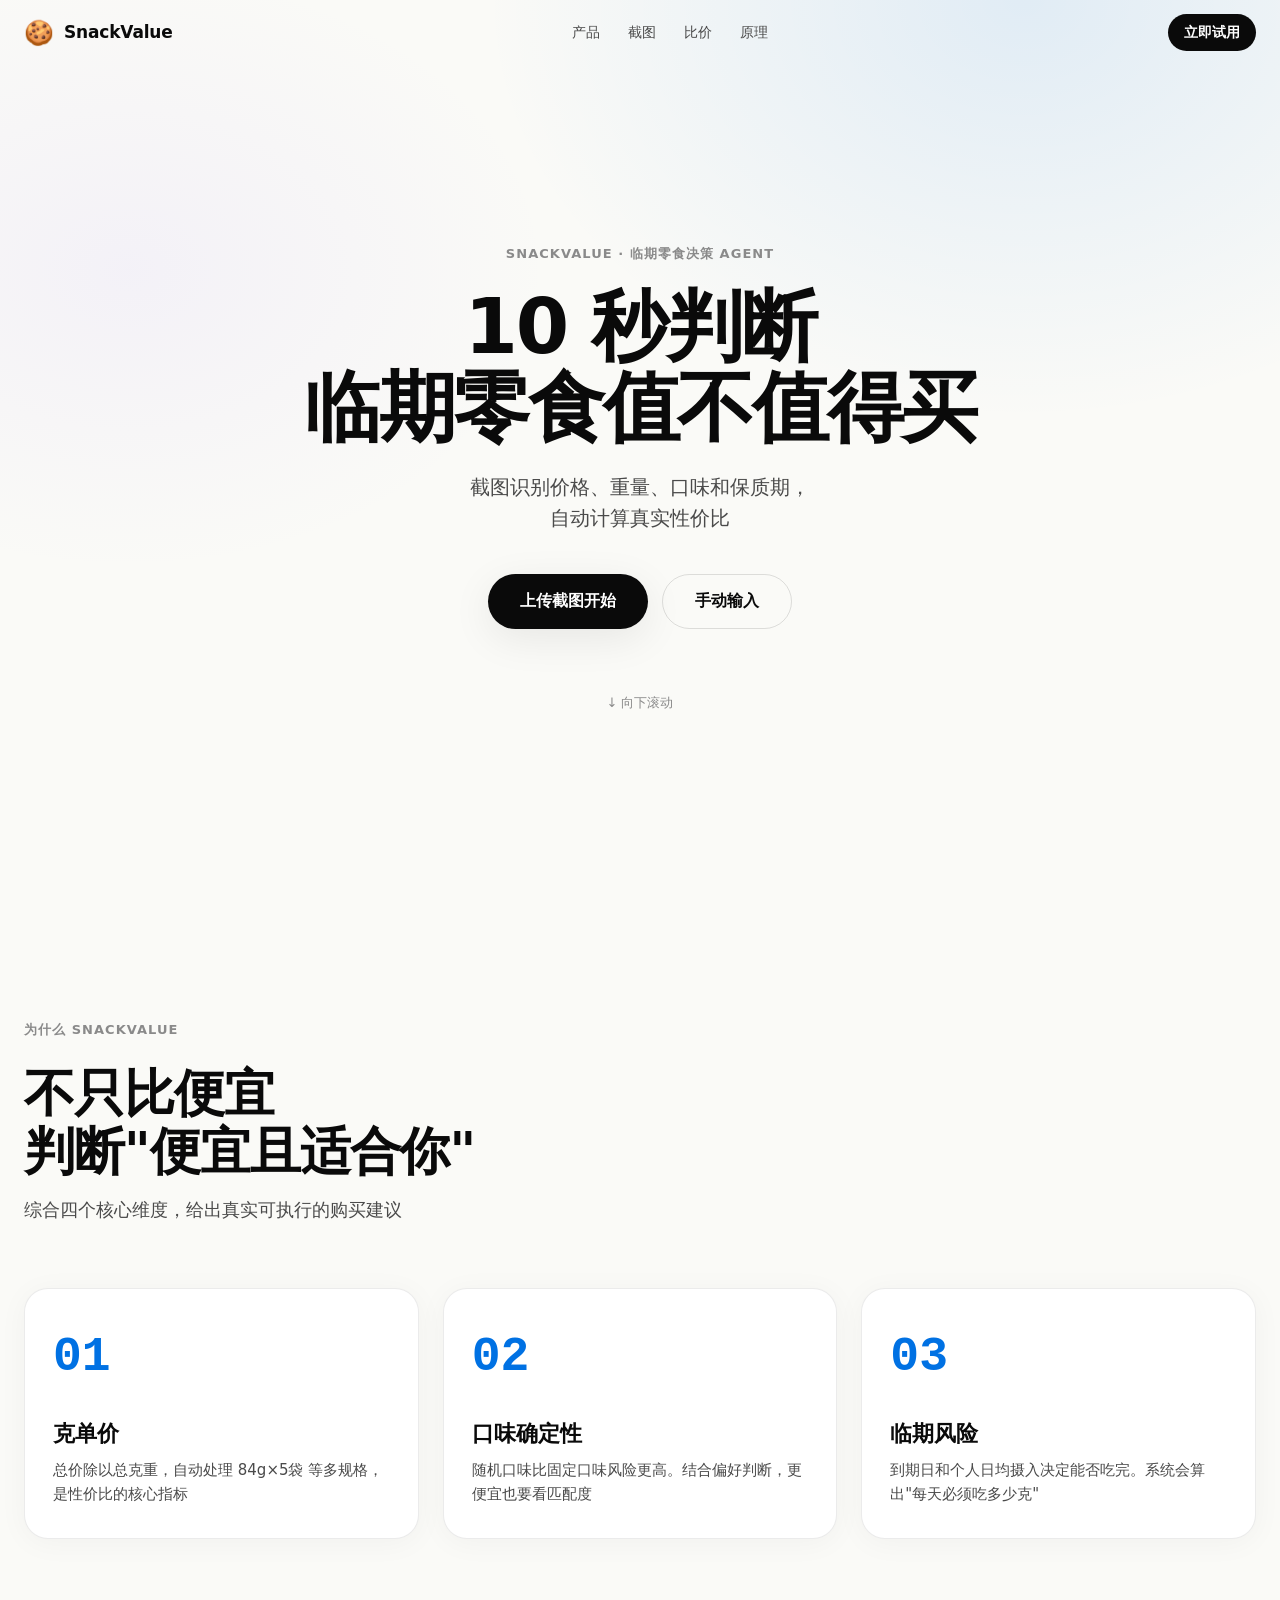
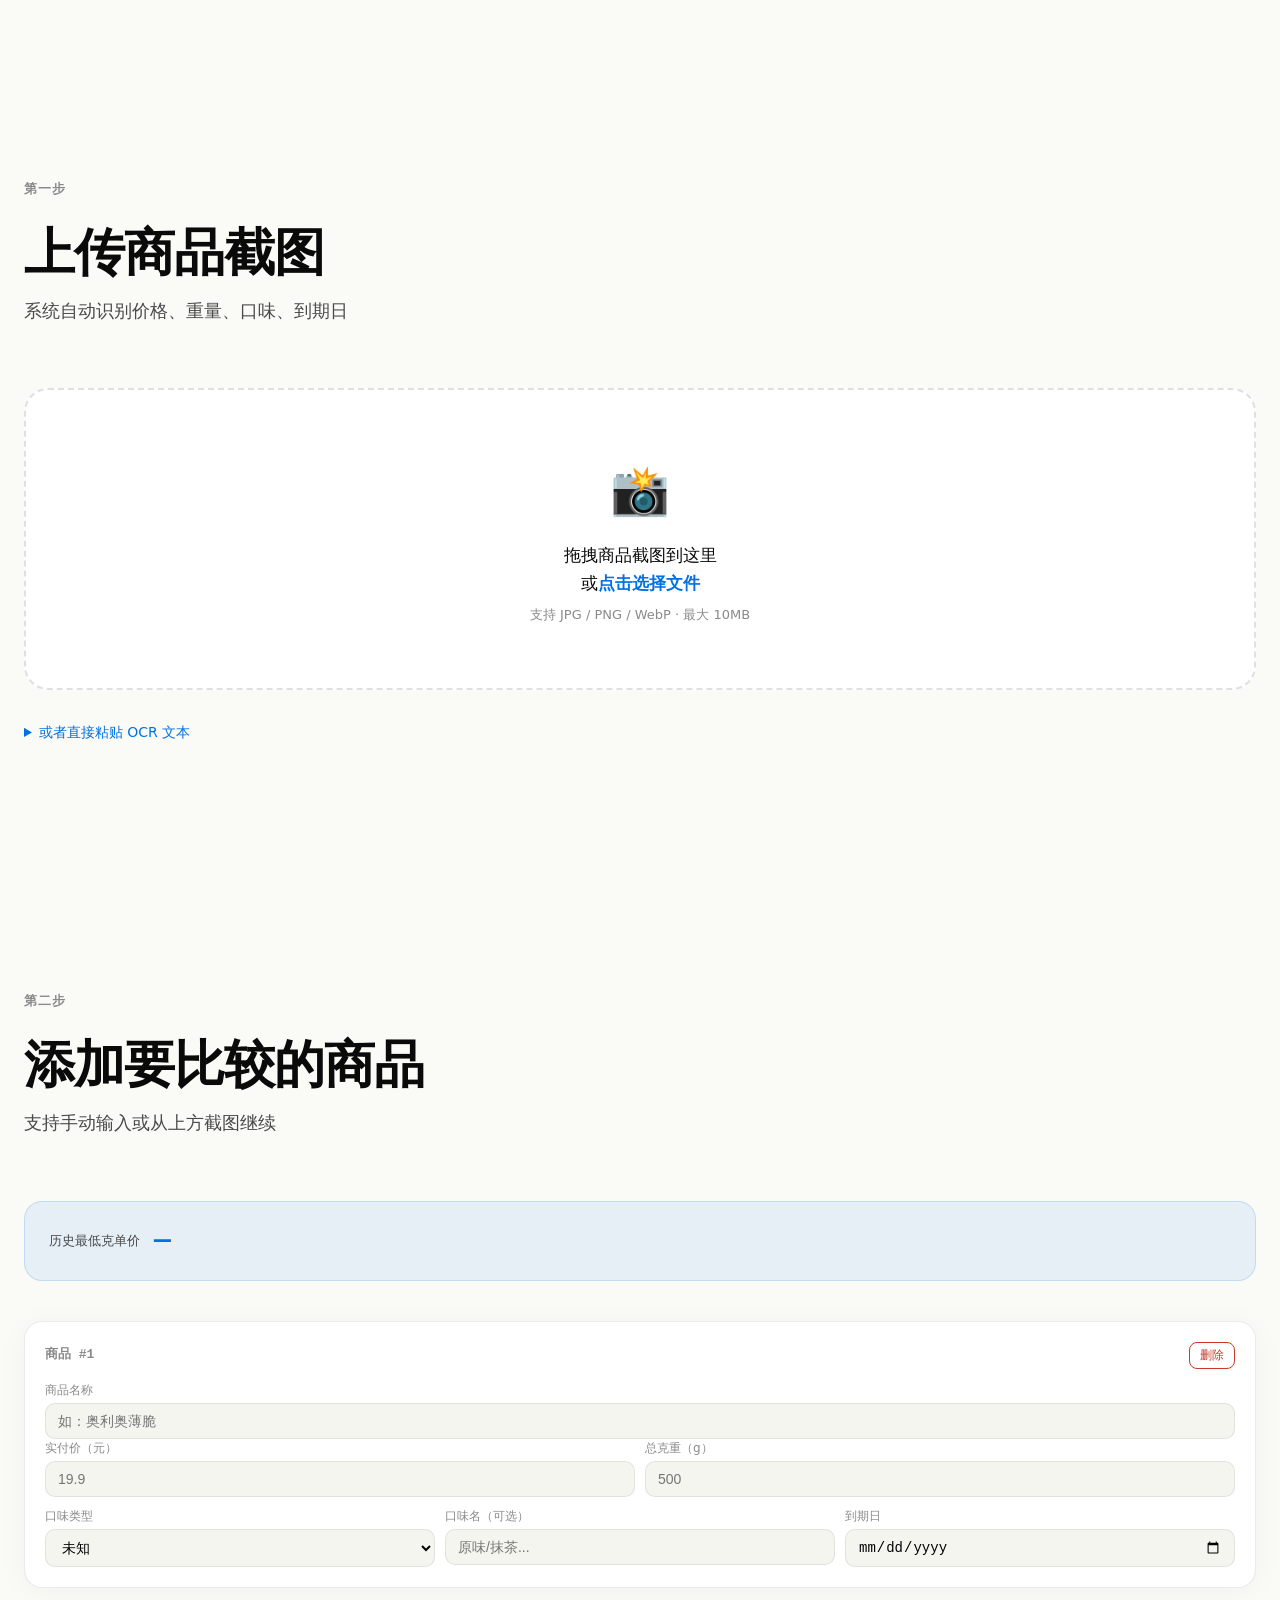
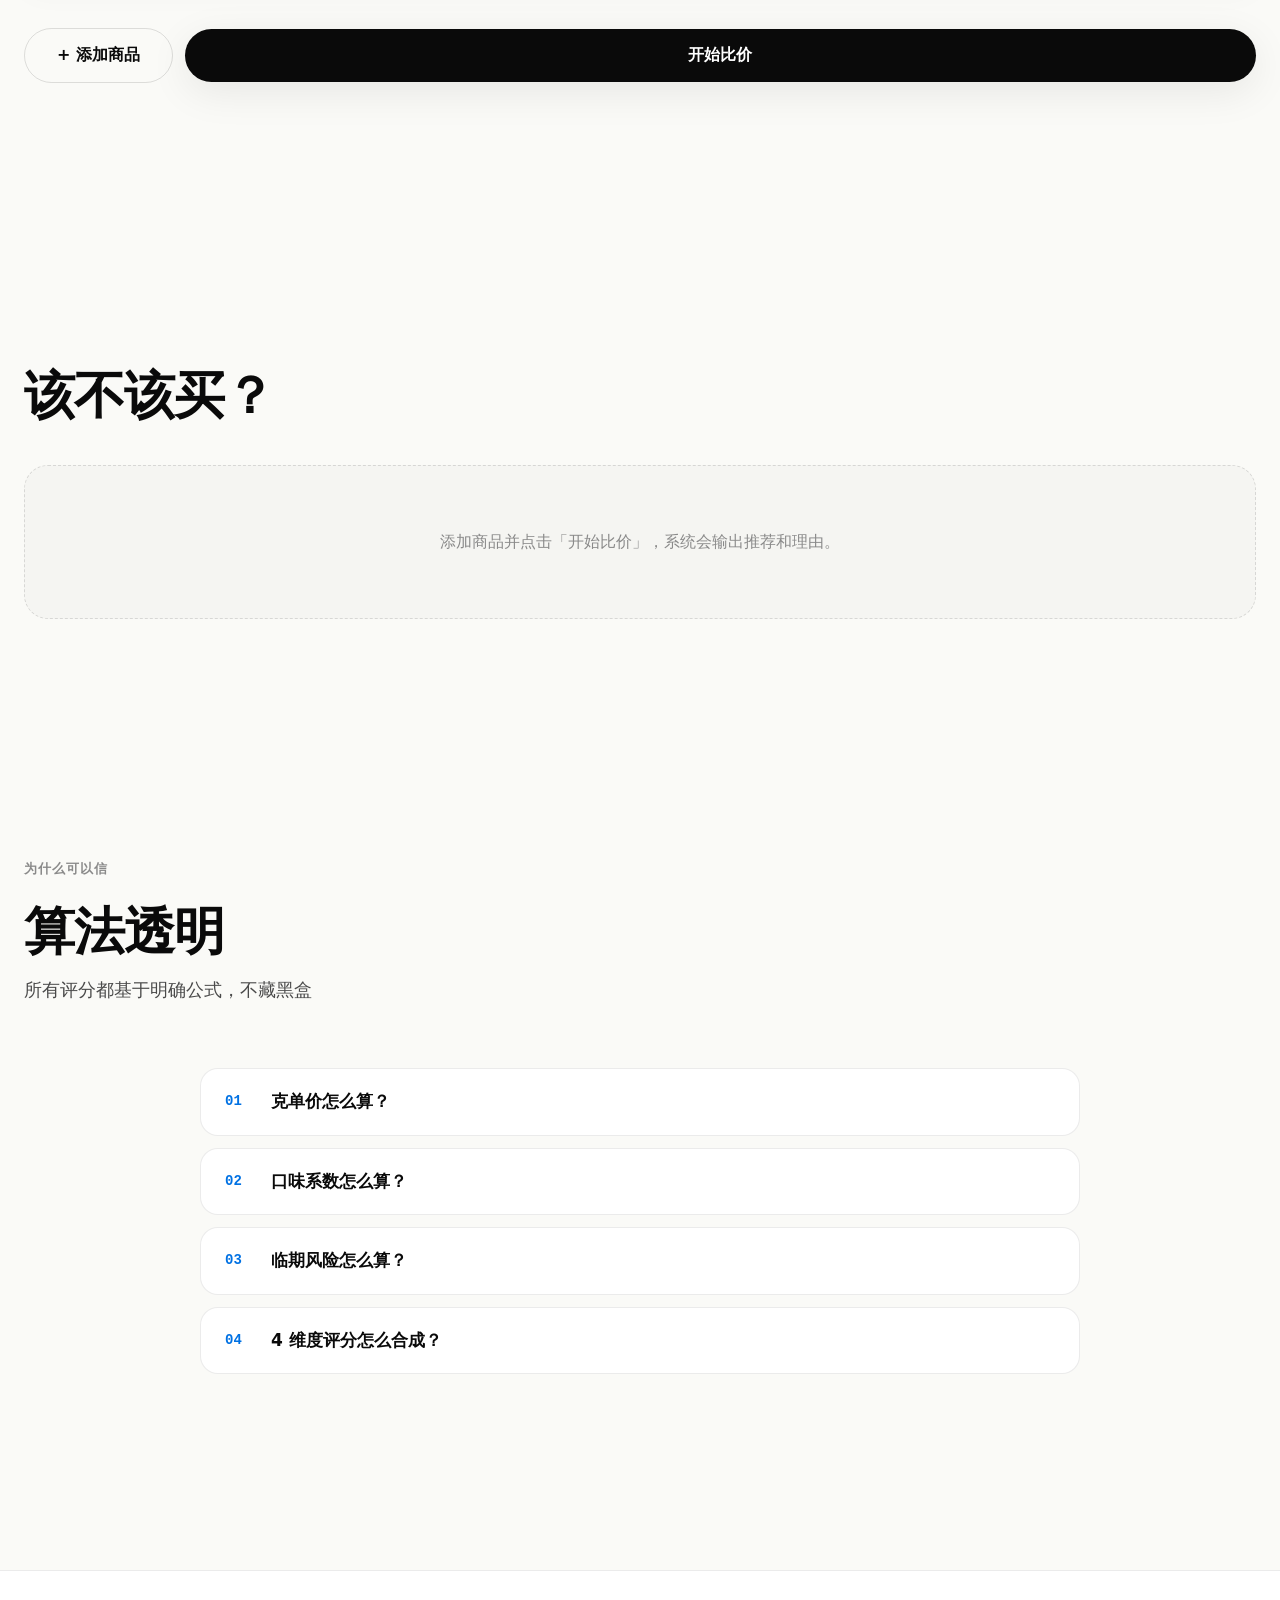
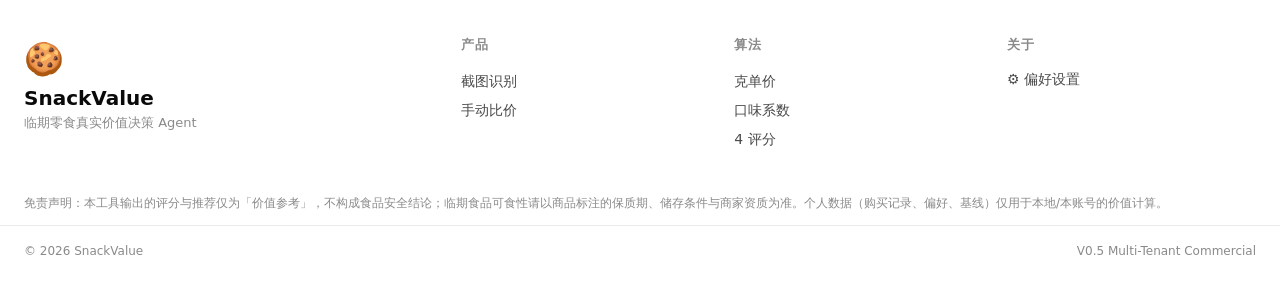
==== commit 1c02bb1f: "feat(v0.5): 多租户数据隔离 + API Key 全生命周期管理（支付闭环就绪） - 多租户：history / baseline / preference / stats 全部按 api_" ====
--- a/frontend/index.html
+++ b/frontend/index.html
@@ -400,9 +400,12 @@
       </div>
     </div>
   </div>
+  <div class="container" style="font-size:12px;color:var(--ink-2);padding-bottom:12px;line-height:1.6">
+    免责声明：本工具输出的评分与推荐仅为「价值参考」，不构成食品安全结论；临期食品可食性请以商品标注的保质期、储存条件与商家资质为准。个人数据（购买记录、偏好、基线）仅用于本地/本账号的价值计算。
+  </div>
   <div class="footer-bottom container">
     <span>© 2026 SnackValue</span>
-    <span>V0.3 Real-Value Decision</span>
+    <span>V0.5 Multi-Tenant Commercial</span>
   </div>
 </footer>
 
